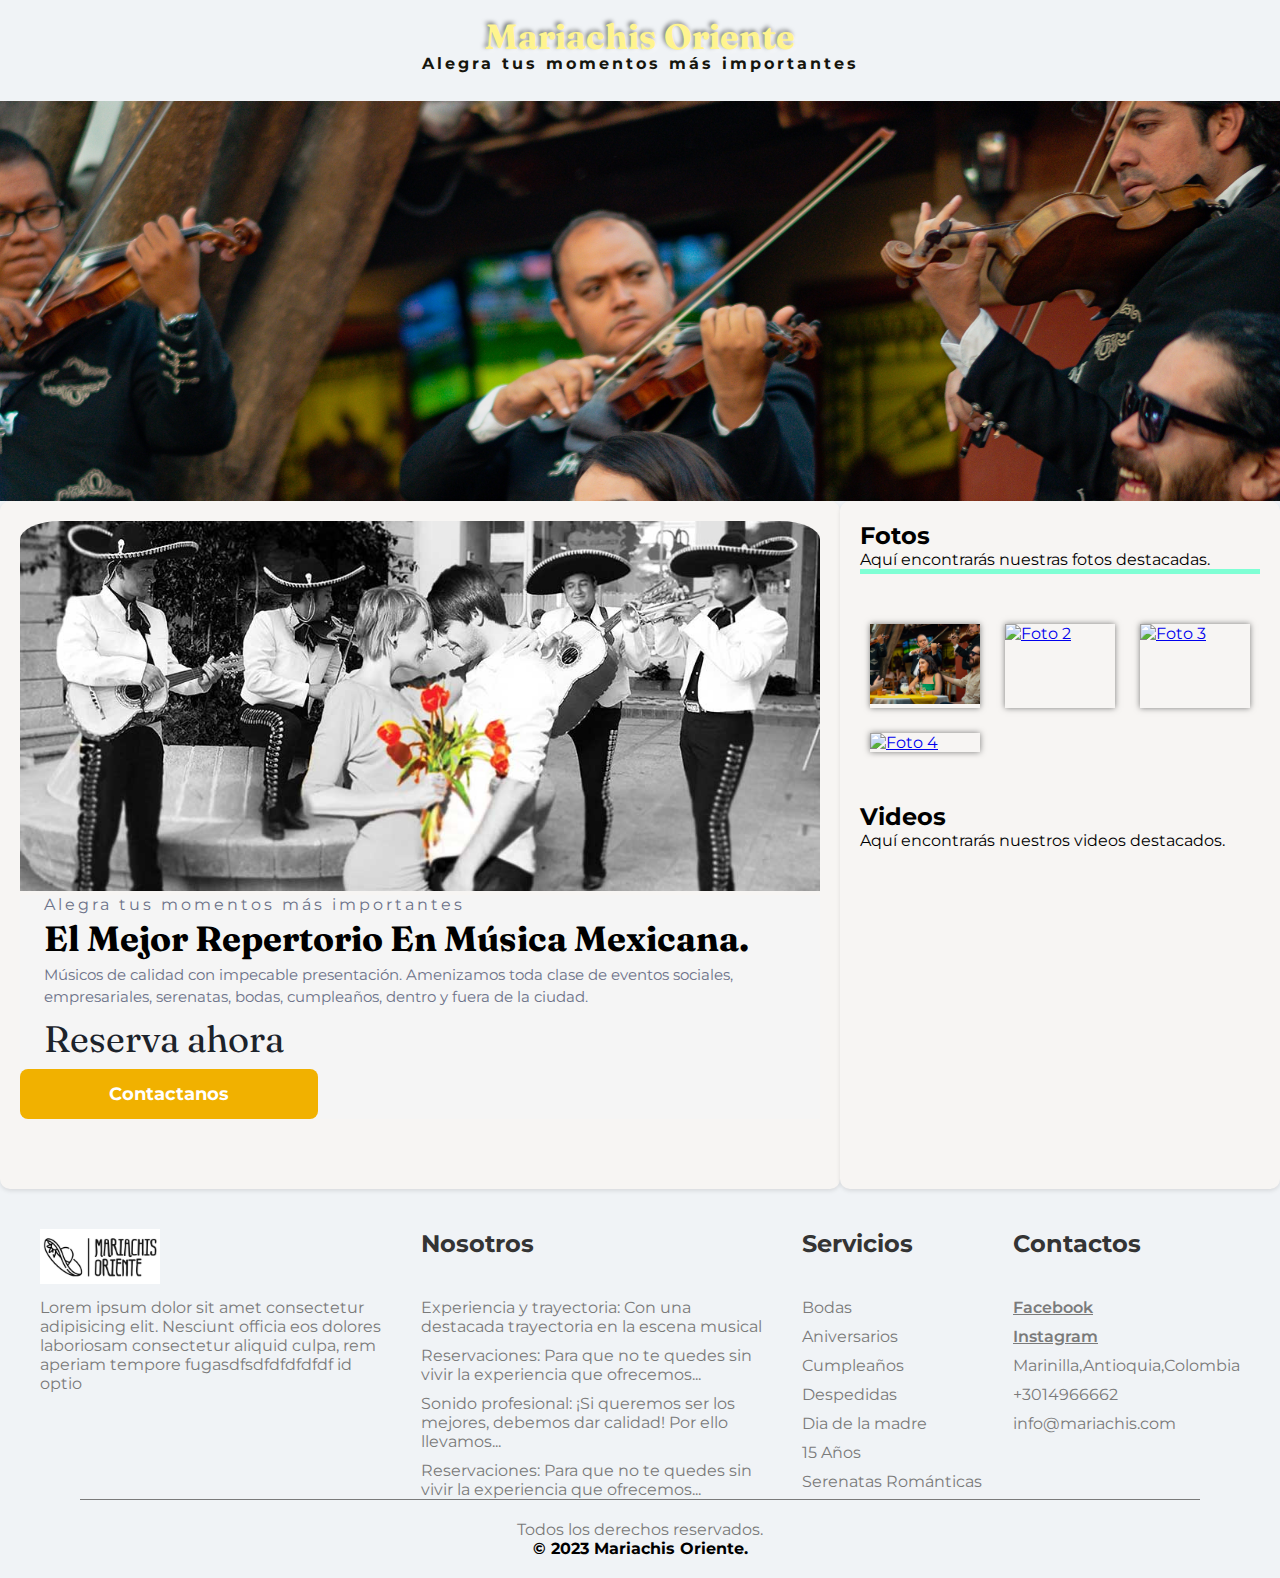
==== index.html @ a5ca0063 "wip:carrusel" ====
<!DOCTYPE html>
<html lang="en">

<head>
  <meta charset="UTF-8" />
  <meta http-equiv="X-UA-Compatible" content="IE=edge" />
  <meta name="viewport" content="width=device-width, initial-scale=1.0" />
  <meta name="description"
    content="Mariachis Oriente - Alegra tus momentos importantes con el mejor repertorio en música mexicana. Músicos de calidad para eventos sociales, bodas y más." />
  <meta name="keywords" content="mariachis, música mexicana, eventos sociales, bodas, serenatas, música en vivo" />
  <meta name="robots" content="index, follow" />
  <link rel="stylesheet" href="/css/main.css" />
  <link rel="stylesheet" href="https://cdnjs.cloudflare.com/ajax/libs/font-awesome/6.4.0/css/all.min.css"
    integrity="sha512-iecdLmaskl7CVkqkXNQ/ZH/XLlvWZOJyj7Yy7tcenmpD1ypASozpmT/E0iPtmFIB46ZmdtAc9eNBvH0H/ZpiBw=="
    crossorigin="anonymous" referrerpolicy="no-referrer" />
  <title>Mariachis Oriente - El Mejor Repertorio En Música Mexicana</title>
</head>

<body>

  <header>
    <div class="header__image">
      <h1>Mariachis Oriente</h1>
      <h2>Alegra tus momentos más importantes</h2>
    </div>
  </header>
  <section class="carrusel">
    <ul>
      <li><img src="assets/foto1.jpg" alt=""></li>
      <li><img src="assets/foto2.jpg" alt=""></li>
      <li><img src="assets/foto3.png" alt=""></li>
      <li><img src="assets/foto4.png" alt=""></li>
    </ul>
  </section>

  <main class="home">
    <article class="in-flex">
      <section class="home__in-flex__first--section">
        <img class="home__in-flex__first--section__image" src="assets/card.jpg" alt="foto1" />
      </section>
      <section class="home__in-flex__second--section">
        <p class="home__in-flex__second--section__slogan">
          Alegra tus momentos más importantes
        </p>
        <h2 class="home__in-flex__second--section__title">
          El Mejor Repertorio En Música Mexicana.
        </h2>
        <p class="home__in-flex__second--section__description">
          Músicos de calidad con impecable presentación. Amenizamos toda clase
          de eventos sociales, empresariales, serenatas, bodas, cumpleaños,
          dentro y fuera de la ciudad.
        </p>

        <p class="home__in-flex__second--section__reservation">
          Reserva ahora
        </p>
        <button class="home__in-flex__second--section__button">
          <i class="fa-brands fa-whatsapp"></i>
          Contactanos
        </button>
      </section>
    </article>
    <aside class="in-flex">
      <h2>Fotos</h2>
      <p>Aquí encontrarás nuestras fotos destacadas.</p>
      <span class="linea"></span>
      <section class="photo-gallery">
        <a href="#image1">
          <img src="assets/foto1.jpg" alt="Foto 1" />
        </a>
        <a href="#image2">
          <img src="assets/image2.jpg" alt="Foto 2" />
        </a>
        <a href="#image3">
          <img src="assets/imge1.jpg" alt="Foto 3" />
        </a>
        <a href="#image4">
          <img src="assets/foto2.jpg" alt="Foto 4" />
        </a>
      </section>
      <article class="light-box" id="image1">
        <a href="#image4" class="next"><i class="fa fa-arrow-left" aria-hidden="true"></i></a>
        <image src="assets/foto1.jpg" alt="foto1"></image>
        <a href="#image2" class="next"><i class="fa fa-arrow-right" aria-hidden="true"></i></a>
        <a href="#" class="close">x</a>
      </article>
      <article class="light-box" id="image2">
        <a href="#image1" class="next"><i class="fa fa-arrow-left" aria-hidden="true"></i></a>
        <image src="assets/foto2.jpg" alt="foto2"></image>
        <a href="#image3" class="next"><i class="fa fa-arrow-right" aria-hidden="true"></i></a>
        <a href="#" class="close">x</a>
      </article>
      <article class="light-box" id="image3">
        <a href="#image2" class="next"><i class="fa fa-arrow-left" aria-hidden="true"></i></a>
        <image src="assets/foto3.jpg" alt="foto3"></image>
        <a href="#image4" class="next"><i class="fa fa-arrow-right" aria-hidden="true"></i></a>
        <a href="#" class="close">x</a>
      </article>
      <article class="light-box" id="image4">
        <a href="#image3" class="next"><i class="fa fa-arrow-left" aria-hidden="true"></i></a>
        <image src="assets/foto4.jpg" alt="foto4"></image>
        <a href="#image1" class="next"><i class="fa fa-arrow-right" aria-hidden="true"></i></a>
        <a href="#" class="close">x</a>
      </article>
      <div>
        <h2>Videos</h2>
        <p>Aquí encontrarás nuestros videos destacados.</p>
        <iframe width="100%" height="315" src="https://www.youtube.com/embed/oVEGgJANyKU" frameborder="0"
          allowfullscreen></iframe>
      </div>
    </aside>
  </main>

  <footer>
    <div class="container__footer">
      <div class="box__footer">
        <div class="logo">
          <img src="/assets/logo.png" alt="logo" />
        </div>
        <div class="terms">
          <p>
            Lorem ipsum dolor sit amet consectetur adipisicing elit. Nesciunt
            officia eos dolores laboriosam consectetur aliquid culpa, rem
            aperiam tempore fugasdfsdfdfdfdfdf id optio
          </p>
        </div>
      </div>
      <div class="box__footer">
        <h2>Nosotros</h2>
        <p>
          Experiencia y trayectoria: Con una destacada trayectoria en la
          escena musical
        </p>
        <p>
          Reservaciones: Para que no te quedes sin vivir la experiencia que
          ofrecemos...
        </p>
        <p>
          Sonido profesional: ¡Si queremos ser los mejores, debemos dar
          calidad! Por ello llevamos...
        </p>
        <p>
          Reservaciones: Para que no te quedes sin vivir la experiencia que
          ofrecemos...
        </p>
      </div>
      <div class="box__footer">
        <h2>Servicios</h2>
        <p>Bodas</p>
        <p>Aniversarios</p>
        <p>Cumpleaños</p>
        <p>Despedidas</p>
        <p>Dia de la madre</p>
        <p>15 Años</p>
        <p>Serenatas Románticas</p>
      </div>
      <div class="box__footer">
        <h2>Contactos</h2>
        <a class="facebook" href="#">
          <i class="fab fa-facebook"></i> Facebook</a>
        <a class="instagram" href="#">
          <i class="fab fa-instagram"></i> Instagram</a>
        <p>
          <i class="fas fa-map-marker-alt"></i> Marinilla,Antioquia,Colombia
        </p>
        <p><i class="fas fa-phone"></i> +3014966662</p>
        <p><i class="fas fa-envelope"></i> info@mariachis.com</p>
      </div>
    </div>
    <div class="box__copyright">
      <hr />

      <p>Todos los derechos reservados.</p>
      <b>&copy; 2023 Mariachis Oriente.</b>
    </div>
  </footer>
</body>

</html>
---- css/main.css ----
/* Importar estilos individuales */
@import url("header.css");
@import url("carusel.css");
@import url("card.css");
@import url("gallery.css");
@import url("lightbox.css");
@import url("footer.css");
@import url("https://fonts.googleapis.com/css2?family=Fraunces:opsz,wght@9..144,700&family=Montserrat:wght@500;700&display=swap");

/* Estilos globales o compartidos */
:root {
  --main-font: "Montserrat", "Fraunces", Arial, serif, sans-serif;
  --body-color: #f0f3f6;
  --header-color: #343536;
  --red-color: #d62828;
  --green-color: #f8f8f8;
  --base-margin: 20px;
  --Dark-cyan: #f1b100;
  --Cream: hsl(30, 22%, 96%);
  --Very-dark-blue: hsl(212, 21%, 14%);
  --Dark-grayish-blue: hsl(228, 12%, 48%);
  --white: hsl(0, 0%, 100%);
  --very-dark:#e6a900;
  --title-yellow: #fcb900; 
}

* {
  margin: 0;
  padding: 0;
  font-family: var(--main-font);
  box-sizing: border-box;
}

body {
  background-color: var(--body-color);
  
}

header,
.in-flex,
footer {
  padding: var(--base-margin);
}

.home {
  display: flex;
  flex-wrap: wrap;
  justify-content: space-between;
}

.in-flex {
  flex: 1;
  min-width:250px;
  background-color: var(--Cream);
  border-radius: 10px;
  box-shadow: 0 2px 4px rgba(0, 0, 0, 0.1);
  margin-bottom: var(--base-margin);
  overflow: hidden;
}

@media (max-width: 768px) {
  .home {
    flex-direction: column;
  }

  .in-flex {
    flex: 1;
    min-width: auto;
    margin: var(--base-margin) 0;
  }

  .in-flex div {
    margin-top: var(--base-margin);
  }
}
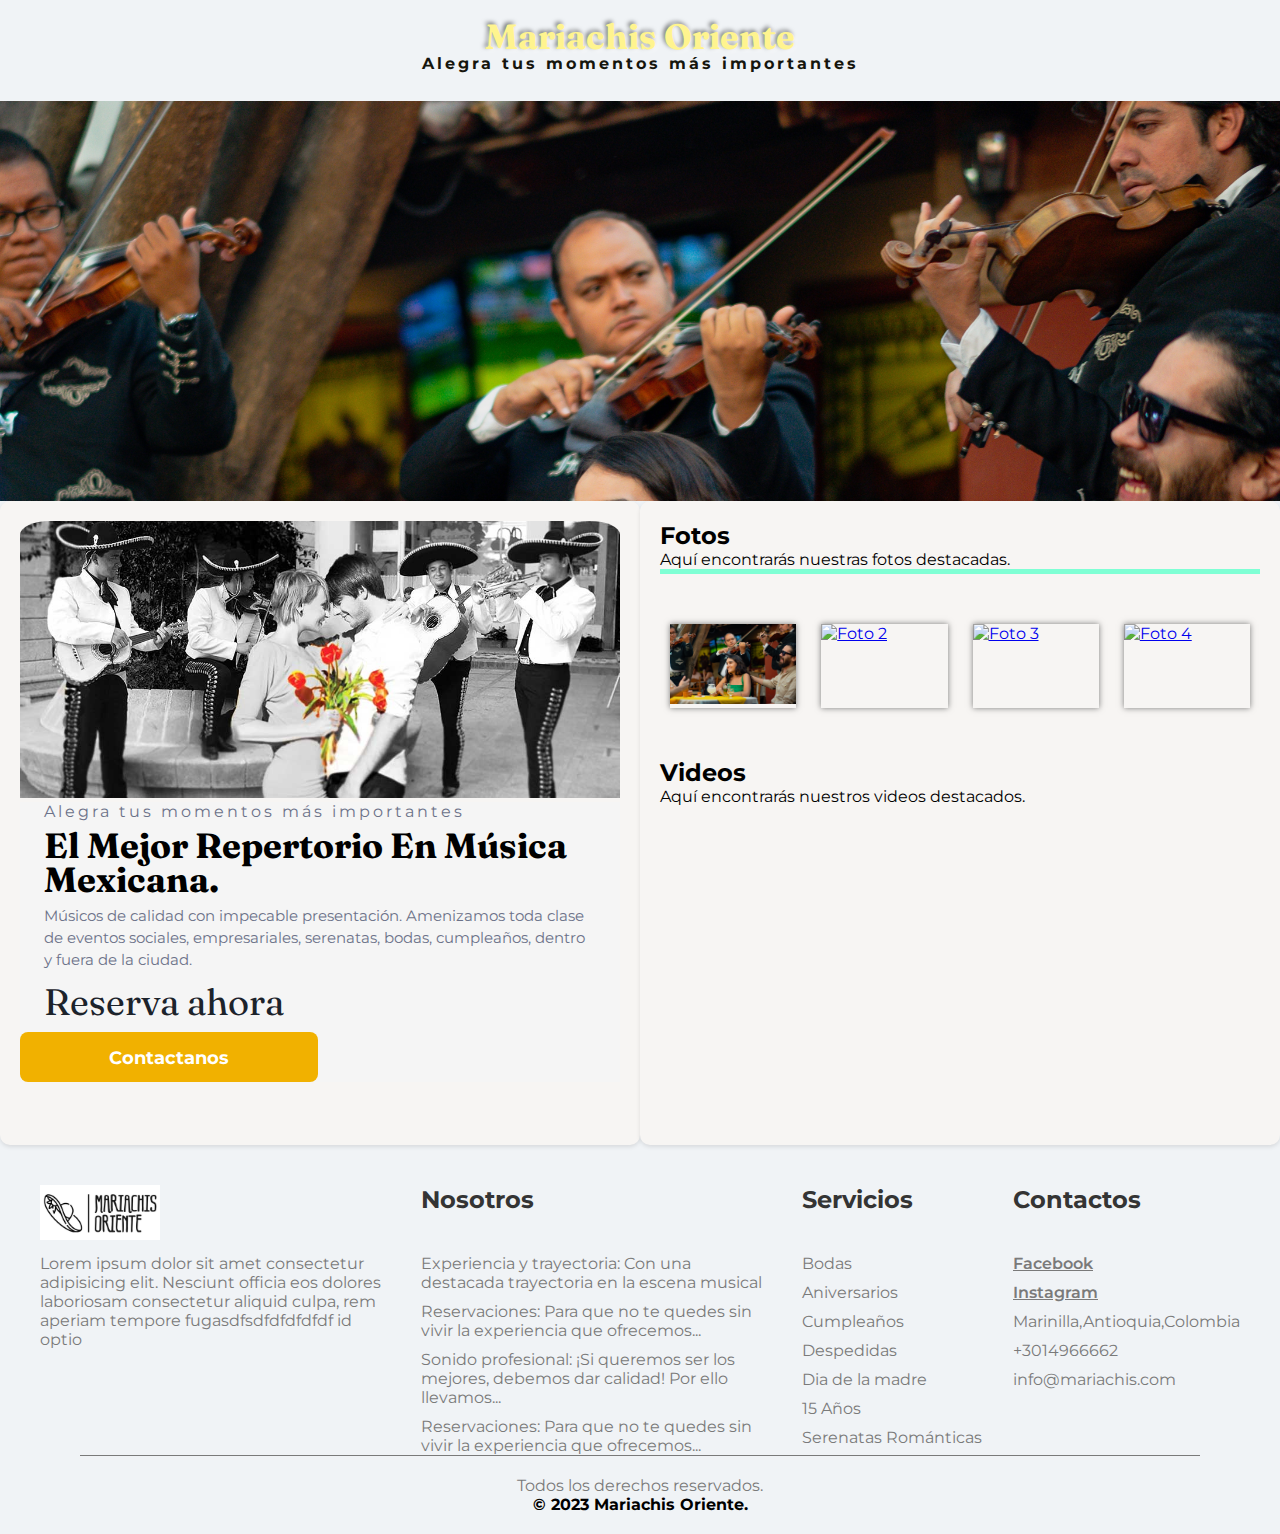
==== commit 50b54e05: "wip:carrusel" ====
--- a/index.html
+++ b/index.html
@@ -9,7 +9,7 @@
     content="Mariachis Oriente - Alegra tus momentos importantes con el mejor repertorio en música mexicana. Músicos de calidad para eventos sociales, bodas y más." />
   <meta name="keywords" content="mariachis, música mexicana, eventos sociales, bodas, serenatas, música en vivo" />
   <meta name="robots" content="index, follow" />
-  <link rel="stylesheet" href="/css/main.css" />
+  <link rel="stylesheet" href="css/main.css" />
   <link rel="stylesheet" href="https://cdnjs.cloudflare.com/ajax/libs/font-awesome/6.4.0/css/all.min.css"
     integrity="sha512-iecdLmaskl7CVkqkXNQ/ZH/XLlvWZOJyj7Yy7tcenmpD1ypASozpmT/E0iPtmFIB46ZmdtAc9eNBvH0H/ZpiBw=="
     crossorigin="anonymous" referrerpolicy="no-referrer" />
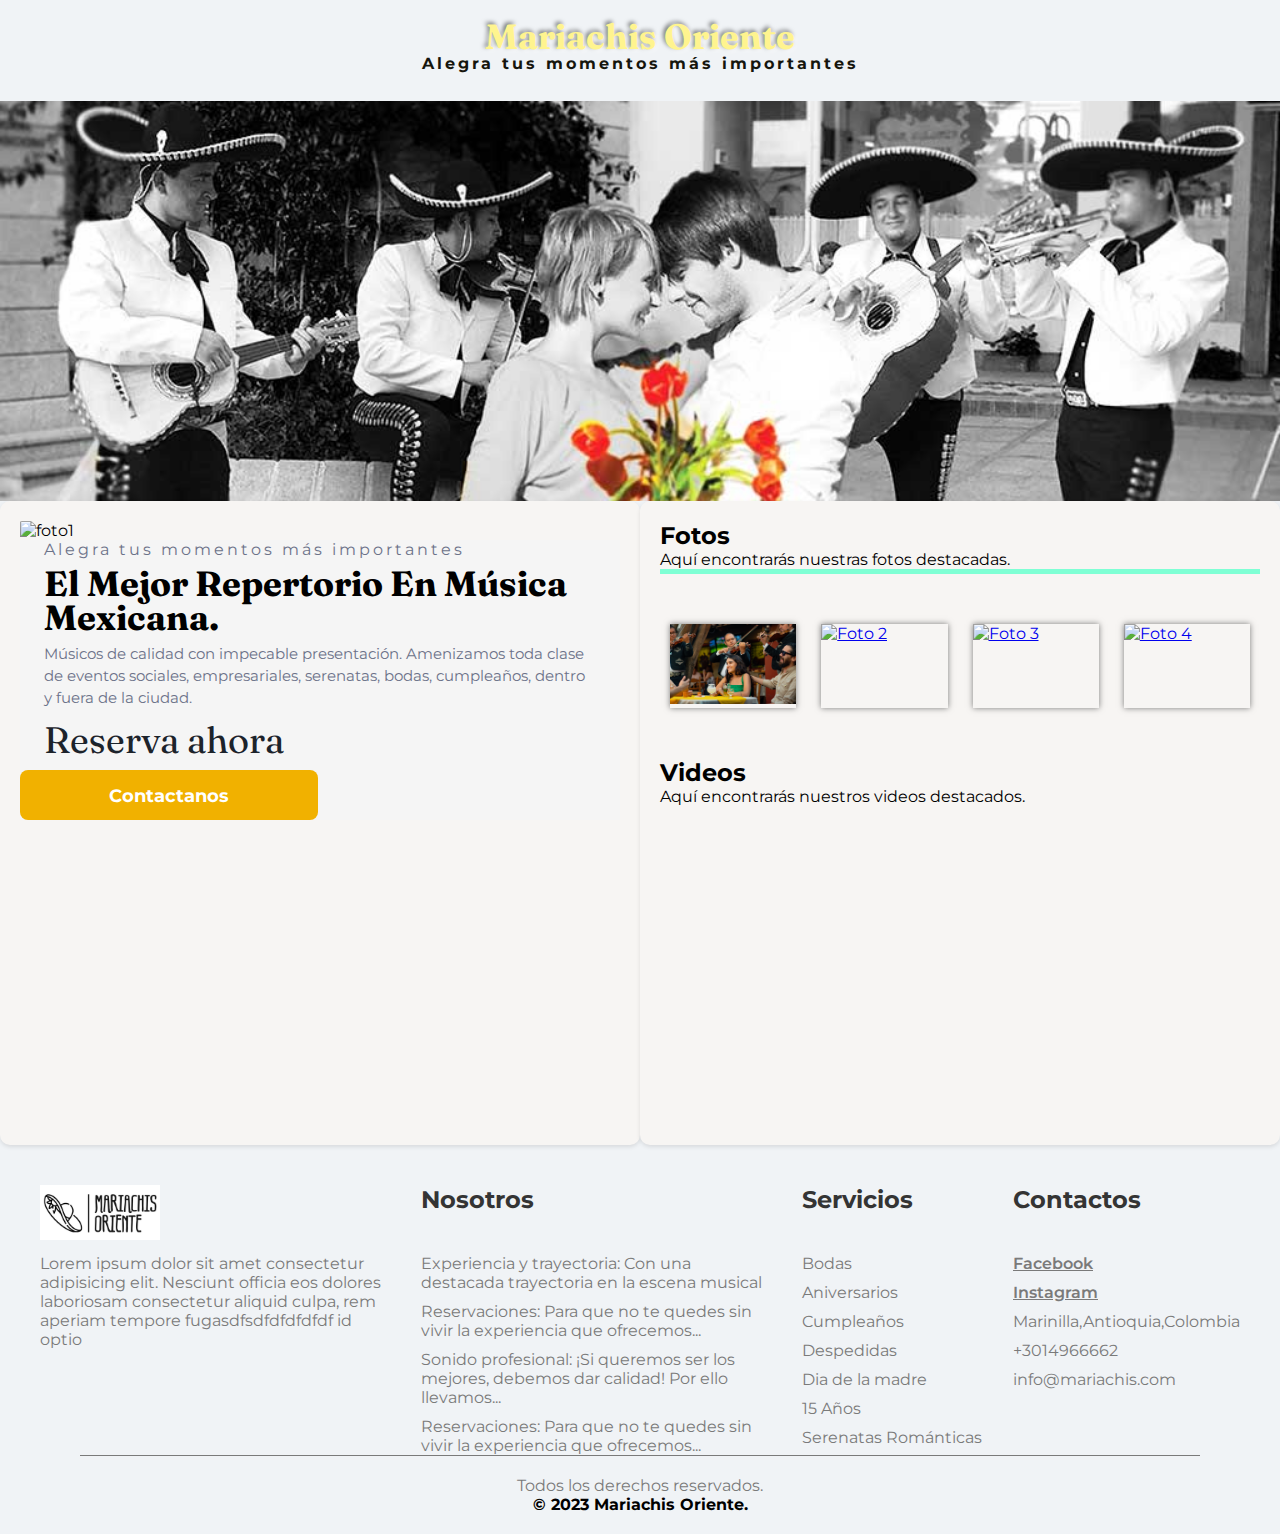
==== commit 26596c8c: "wip:carrusel" ====
--- a/index.html
+++ b/index.html
@@ -26,7 +26,7 @@
   </header>
   <section class="carrusel">
     <ul>
-      <li><img src="assets/foto1.jpg" alt=""></li>
+      <li><img src="assets/card.jpg" alt=""></li>
       <li><img src="assets/foto2.jpg" alt=""></li>
       <li><img src="assets/foto3.png" alt=""></li>
       <li><img src="assets/foto4.png" alt=""></li>
@@ -36,7 +36,7 @@
   <main class="home">
     <article class="in-flex">
       <section class="home__in-flex__first--section">
-        <img class="home__in-flex__first--section__image" src="assets/card.jpg" alt="foto1" />
+        <img class="home__in-flex__first--section__image" src="assets/foto2.jpg" alt="foto1" />
       </section>
       <section class="home__in-flex__second--section">
         <p class="home__in-flex__second--section__slogan">
@@ -115,7 +115,7 @@
     <div class="container__footer">
       <div class="box__footer">
         <div class="logo">
-          <img src="/assets/logo.png" alt="logo" />
+          <img src="assets/logo.png" alt="logo" />
         </div>
         <div class="terms">
           <p>
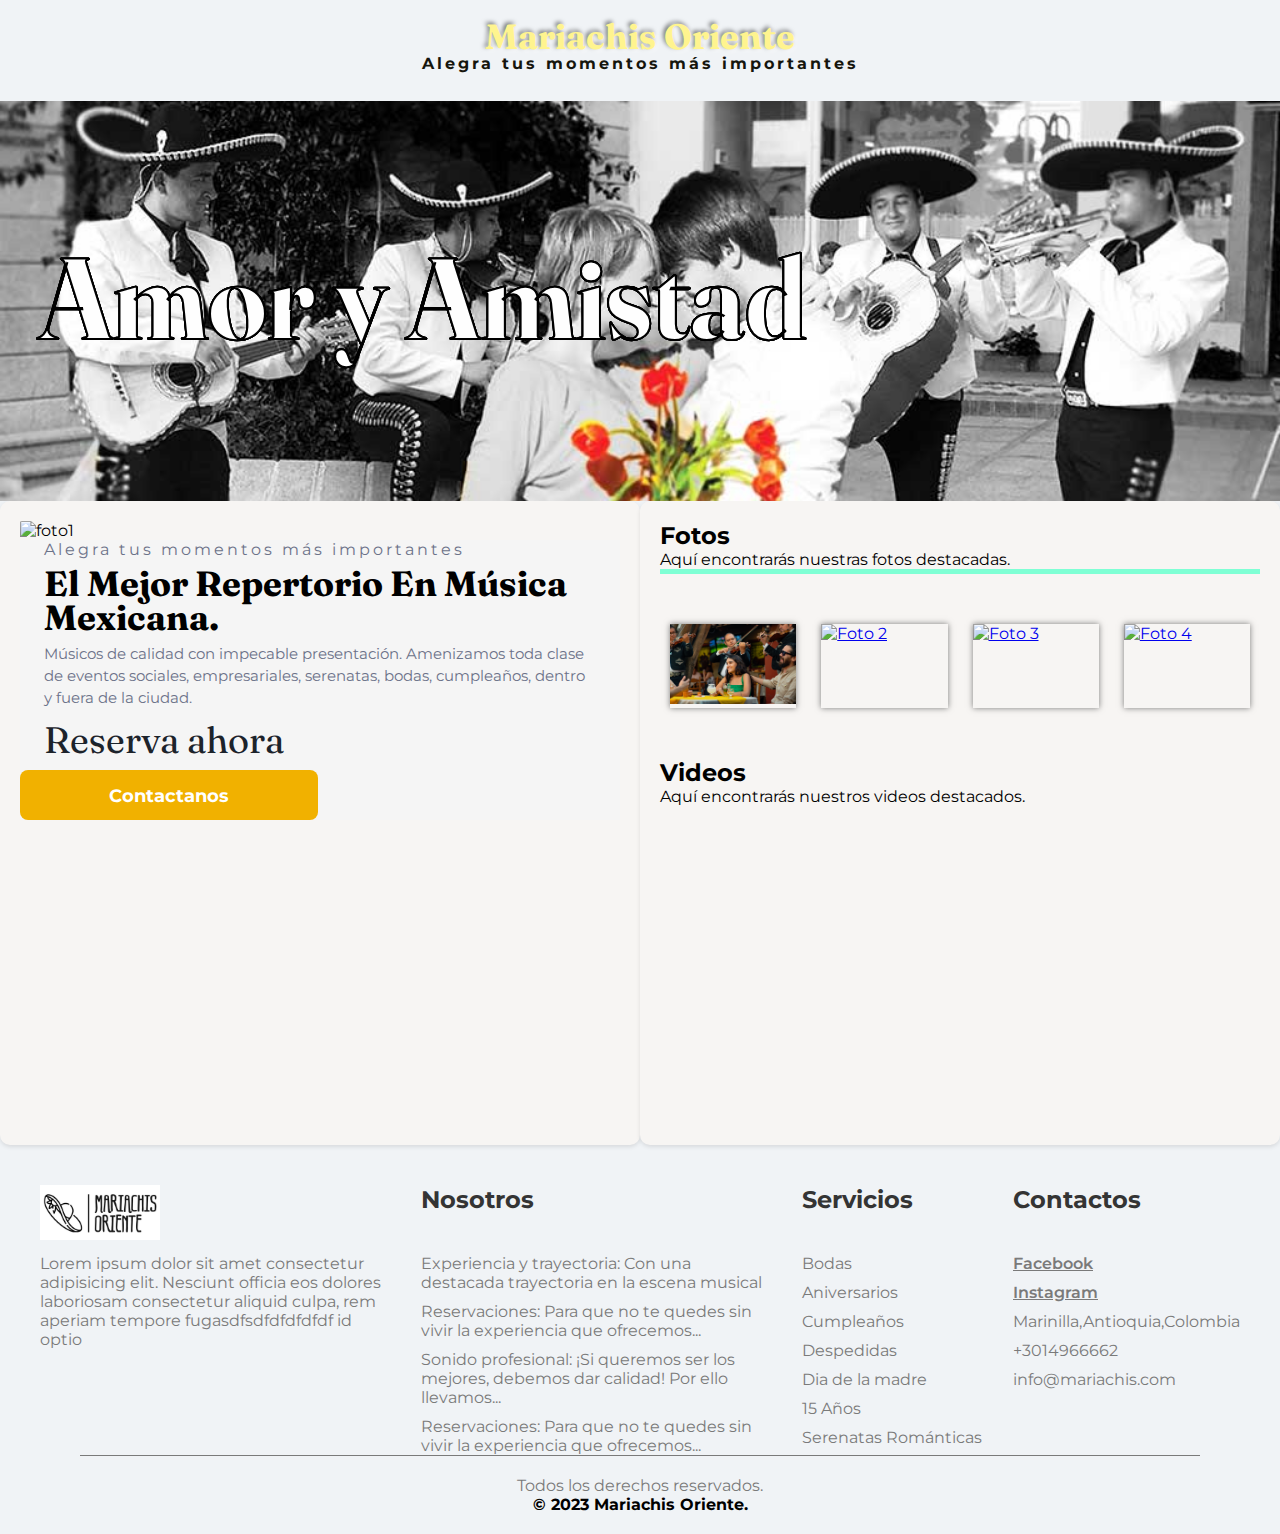
==== commit 8ebb4973: "wip:carrusel" ====
--- a/index.html
+++ b/index.html
@@ -24,12 +24,25 @@
       <h2>Alegra tus momentos más importantes</h2>
     </div>
   </header>
+
   <section class="carrusel">
     <ul>
-      <li><img src="assets/card.jpg" alt=""></li>
-      <li><img src="assets/foto2.jpg" alt=""></li>
-      <li><img src="assets/foto3.png" alt=""></li>
-      <li><img src="assets/foto4.png" alt=""></li>
+      <li>
+        <img src="assets/card.jpg" alt="">
+        <h1>Amor y Amistad</h1>
+      </li>
+      <li>
+        <img src="assets/foto2.jpg" alt="">
+        <h1>Amor y Amistad</h1>
+      </li>
+      <li>
+        <img src="assets/foto3.png" alt="">
+        <h1>Amor y Amistad</h1>
+      </li>
+      <li>
+        <img src="assets/foto4.png" alt="">
+        <h1>Amor y Amistad</h1>
+      </li>
     </ul>
   </section>
 
@@ -176,4 +189,4 @@
   </footer>
 </body>
 
-</html>
+</html>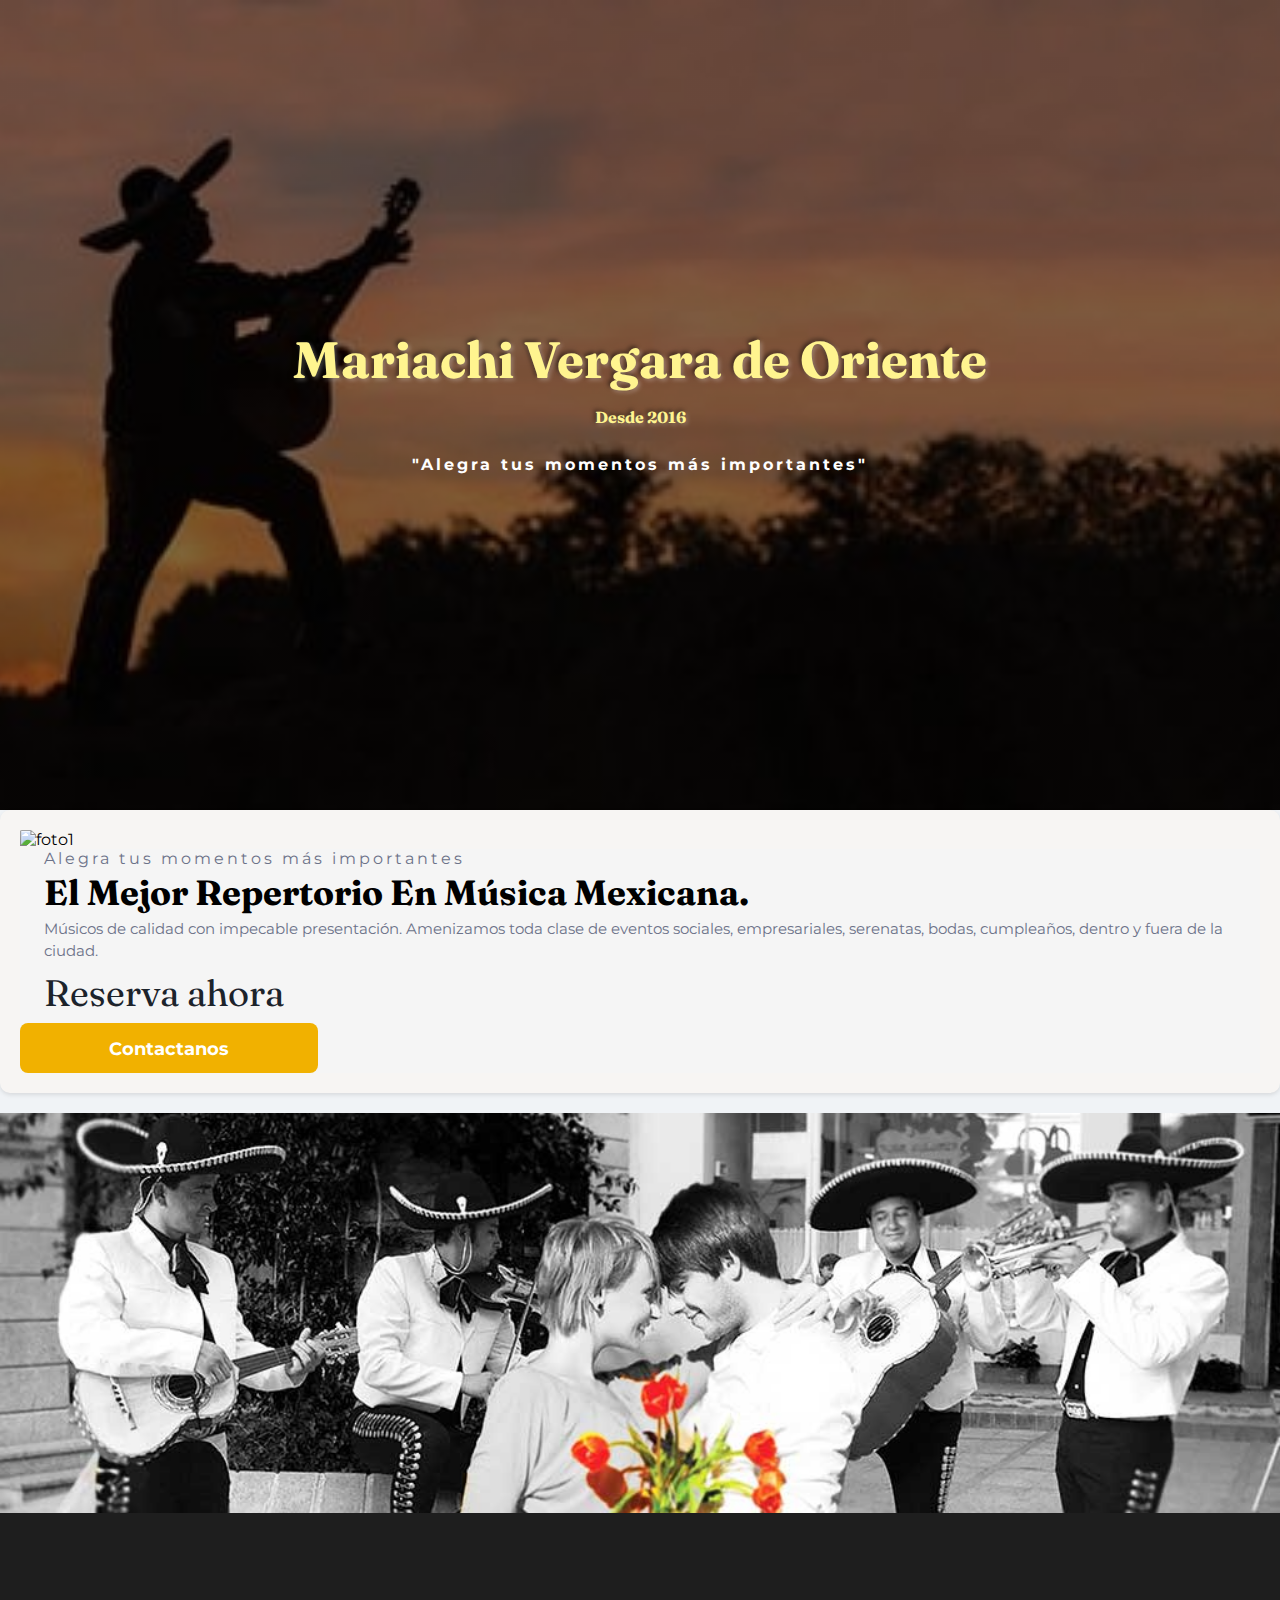
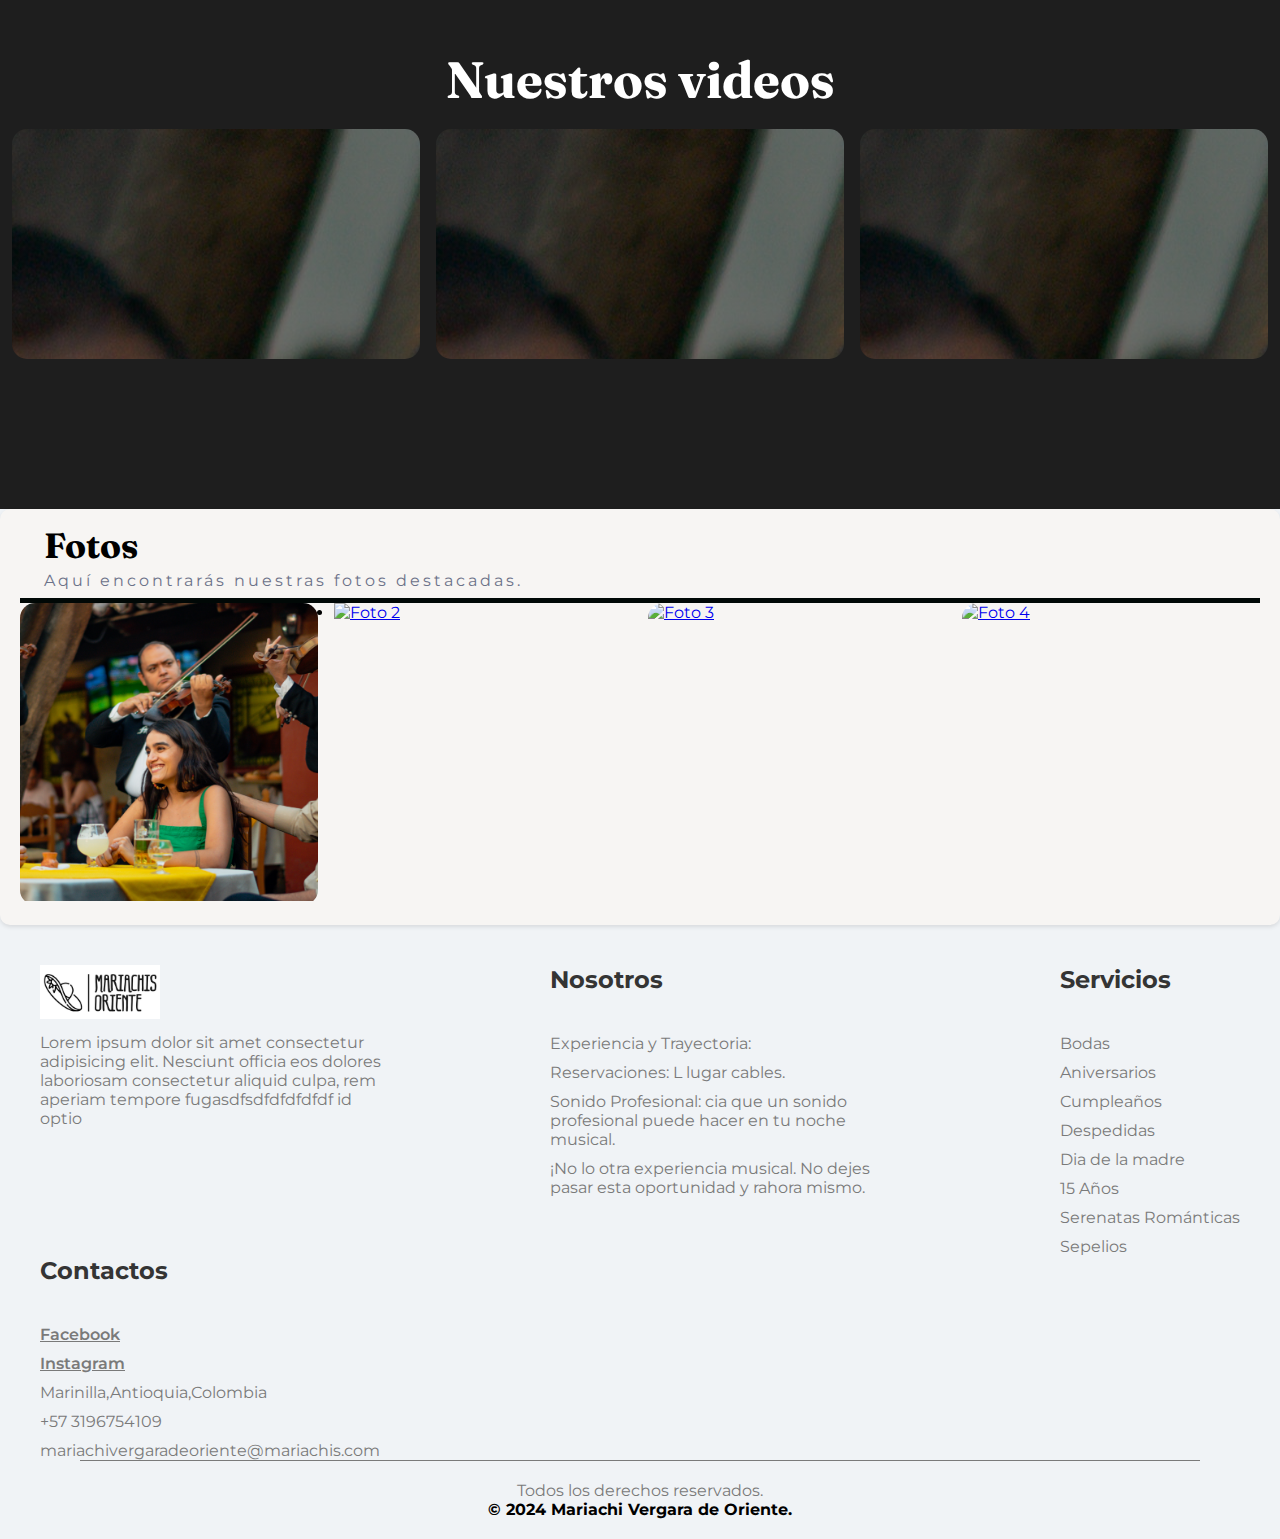
==== commit 1bc935d7: "wp:pagina henrry" ====
--- a/index.html
+++ b/index.html
@@ -1,5 +1,5 @@
 <!DOCTYPE html>
-<html lang="en">
+<html lang="es">
 
 <head>
   <meta charset="UTF-8" />
@@ -20,31 +20,14 @@
 
   <header>
     <div class="header__image">
-      <h1>Mariachis Oriente</h1>
-      <h2>Alegra tus momentos más importantes</h2>
+      <h1>Mariachi Vergara de Oriente</h1>
+      <h1 style="font-size:medium;
+      margin-top: 1rem;">Desde 2016</h1>
+      <h2>"Alegra tus momentos más importantes"</h2>
     </div>
   </header>
 
-  <section class="carrusel">
-    <ul>
-      <li>
-        <img src="assets/card.jpg" alt="">
-        <h1>Amor y Amistad</h1>
-      </li>
-      <li>
-        <img src="assets/foto2.jpg" alt="">
-        <h1>Amor y Amistad</h1>
-      </li>
-      <li>
-        <img src="assets/foto3.png" alt="">
-        <h1>Amor y Amistad</h1>
-      </li>
-      <li>
-        <img src="assets/foto4.png" alt="">
-        <h1>Amor y Amistad</h1>
-      </li>
-    </ul>
-  </section>
+  
 
   <main class="home">
     <article class="in-flex">
@@ -73,23 +56,76 @@
         </button>
       </section>
     </article>
-    <aside class="in-flex">
-      <h2>Fotos</h2>
-      <p>Aquí encontrarás nuestras fotos destacadas.</p>
+
+  </main>
+  <section class="carrusel">
+    <ul>
+      <li>
+        <img src="assets/card.jpg" alt="">
+      </li>
+      <li>
+        <img src="assets/foto2.jpg" alt="">
+      </li>
+      <li>
+        <img src="assets/foto3.png" alt="">
+      </li>
+      <li>
+        <img src="assets/foto4.png" alt="">
+      </li>
+    </ul>
+  </section>
+  <section id="nuestros-videos">
+    <div class="container">
+      <h2 class="home__in-flex__second--section__title">Nuestros videos</h2>
+      <ul class="videos">
+        <li class="video"><iframe class="inframe"
+            src="https://www.youtube.com/watch?v=42pZC5uQVHc&ab_channel=MariachiVergaradeOriente" frameborder="0"
+            allowfullscreen></iframe>
+        </li>
+        <li class="video"><iframe class="inframe"
+            src="https://www.youtube.com/watch?v=42pZC5uQVHc&ab_channel=MariachiVergaradeOriente" frameborder="0"
+            allowfullscreen></iframe>
+        </li>
+        <li class="video">
+          <iframe class="inframe" src="https://www.youtube.com/watch?v=42pZC5uQVHc&ab_channel=MariachiVergaradeOriente"
+            frameborder="0" allowfullscreen>
+          </iframe>
+        </li>
+      </ul>
+    </div>
+  </section>
+  <section class="fotos">
+    <div class="in-flex">
+      <h2 class="home__in-flex__second--section__title">Fotos</h2>
+      <p class="home__in-flex__second--section__slogan">Aquí encontrarás nuestras fotos destacadas.</p>
       <span class="linea"></span>
       <section class="photo-gallery">
-        <a href="#image1">
-          <img src="assets/foto1.jpg" alt="Foto 1" />
-        </a>
-        <a href="#image2">
-          <img src="assets/image2.jpg" alt="Foto 2" />
-        </a>
-        <a href="#image3">
-          <img src="assets/imge1.jpg" alt="Foto 3" />
-        </a>
-        <a href="#image4">
-          <img src="assets/foto2.jpg" alt="Foto 4" />
-        </a>
+        <ul class="imagenes">
+          <li class="image">
+
+            <a href="#image1">
+              <img src="assets/foto1.jpg" alt="Foto 1" />
+            </a>
+          </li class="image">
+          <li>
+
+            <a href="#image2">
+              <img src="assets/image2.jpg" alt="Foto 2" />
+            </a>
+          </li>
+          <li class="image">
+            <a href="#image3">
+              <img src="assets/imge1.jpg" alt="Foto 3" />
+            </a>
+
+          </li>
+          <li class="image">
+
+            <a href="#image4">
+              <img src="assets/foto2.jpg" alt="Foto 4" />
+            </a>
+          </li>
+        </ul>
       </section>
       <article class="light-box" id="image1">
         <a href="#image4" class="next"><i class="fa fa-arrow-left" aria-hidden="true"></i></a>
@@ -115,15 +151,9 @@
         <a href="#image1" class="next"><i class="fa fa-arrow-right" aria-hidden="true"></i></a>
         <a href="#" class="close">x</a>
       </article>
-      <div>
-        <h2>Videos</h2>
-        <p>Aquí encontrarás nuestros videos destacados.</p>
-        <iframe width="100%" height="315" src="https://www.youtube.com/embed/oVEGgJANyKU" frameborder="0"
-          allowfullscreen></iframe>
-      </div>
-    </aside>
-  </main>
-
+    </div>
+  </section>
+ 
   <footer>
     <div class="container__footer">
       <div class="box__footer">
@@ -141,20 +171,22 @@
       <div class="box__footer">
         <h2>Nosotros</h2>
         <p>
-          Experiencia y trayectoria: Con una destacada trayectoria en la
-          escena musical
-        </p>
-        <p>
-          Reservaciones: Para que no te quedes sin vivir la experiencia que
-          ofrecemos...
-        </p>
-        <p>
-          Sonido profesional: ¡Si queremos ser los mejores, debemos dar
-          calidad! Por ello llevamos...
-        </p>
-        <p>
-          Reservaciones: Para que no te quedes sin vivir la experiencia que
-          ofrecemos...
+          Experiencia y Trayectoria:
+
+
+
+        </p>
+        <p>
+          Reservaciones:
+
+          L lugar cables.
+        </p>
+        <p>
+          Sonido Profesional:
+          cia que un sonido profesional puede hacer en tu noche musical.
+        </p>
+        <p>
+          ¡No lo otra experiencia musical. No dejes pasar esta oportunidad y rahora mismo.
         </p>
       </div>
       <div class="box__footer">
@@ -166,6 +198,7 @@
         <p>Dia de la madre</p>
         <p>15 Años</p>
         <p>Serenatas Románticas</p>
+        <p>Sepelios</p>
       </div>
       <div class="box__footer">
         <h2>Contactos</h2>
@@ -176,17 +209,14 @@
         <p>
           <i class="fas fa-map-marker-alt"></i> Marinilla,Antioquia,Colombia
         </p>
-        <p><i class="fas fa-phone"></i> +3014966662</p>
-        <p><i class="fas fa-envelope"></i> info@mariachis.com</p>
+        <p><i class="fas fa-phone"></i> +57 3196754109</p>
+        <p><i class="fas fa-envelope"></i> mariachivergaradeoriente@mariachis.com</p>
       </div>
     </div>
     <div class="box__copyright">
       <hr />
 
       <p>Todos los derechos reservados.</p>
-      <b>&copy; 2023 Mariachis Oriente.</b>
-    </div>
-  </footer>
-</body>
-
-</html>+      <b>&copy; 2024 Mariachi Vergara de Oriente.</b>
+    </div>
+  </footer><!DOCTYPE html>
--- a/css/main.css
+++ b/css/main.css
@@ -5,6 +5,7 @@
 @import url("gallery.css");
 @import url("lightbox.css");
 @import url("footer.css");
+@import url("videos.css");
 @import url("https://fonts.googleapis.com/css2?family=Fraunces:opsz,wght@9..144,700&family=Montserrat:wght@500;700&display=swap");
 
 /* Estilos globales o compartidos */
@@ -20,8 +21,8 @@
   --Very-dark-blue: hsl(212, 21%, 14%);
   --Dark-grayish-blue: hsl(228, 12%, 48%);
   --white: hsl(0, 0%, 100%);
-  --very-dark:#e6a900;
-  --title-yellow: #fcb900; 
+  --very-dark: #e6a900;
+  --title-yellow: #fcb900;
 }
 
 * {
@@ -33,7 +34,6 @@
 
 body {
   background-color: var(--body-color);
-  
 }
 
 header,
@@ -50,7 +50,7 @@
 
 .in-flex {
   flex: 1;
-  min-width:250px;
+  min-width: 250px;
   background-color: var(--Cream);
   border-radius: 10px;
   box-shadow: 0 2px 4px rgba(0, 0, 0, 0.1);
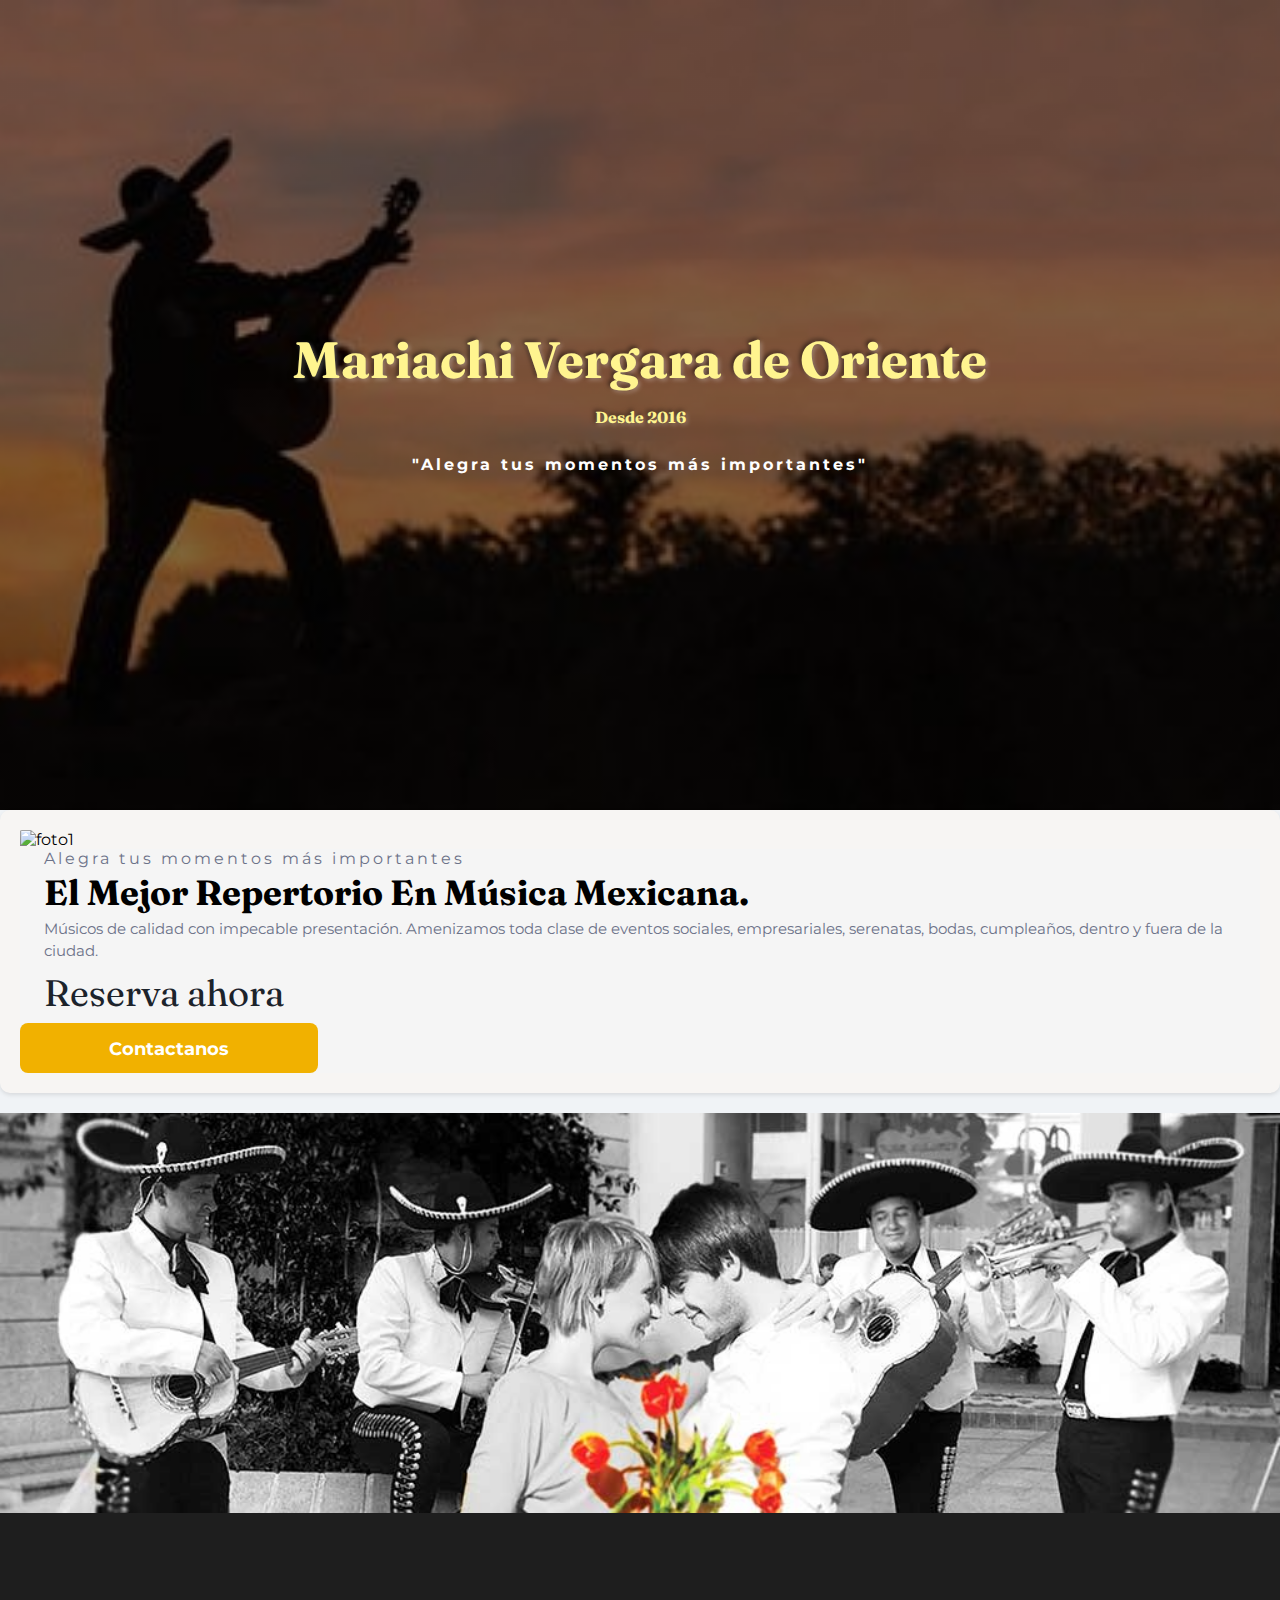
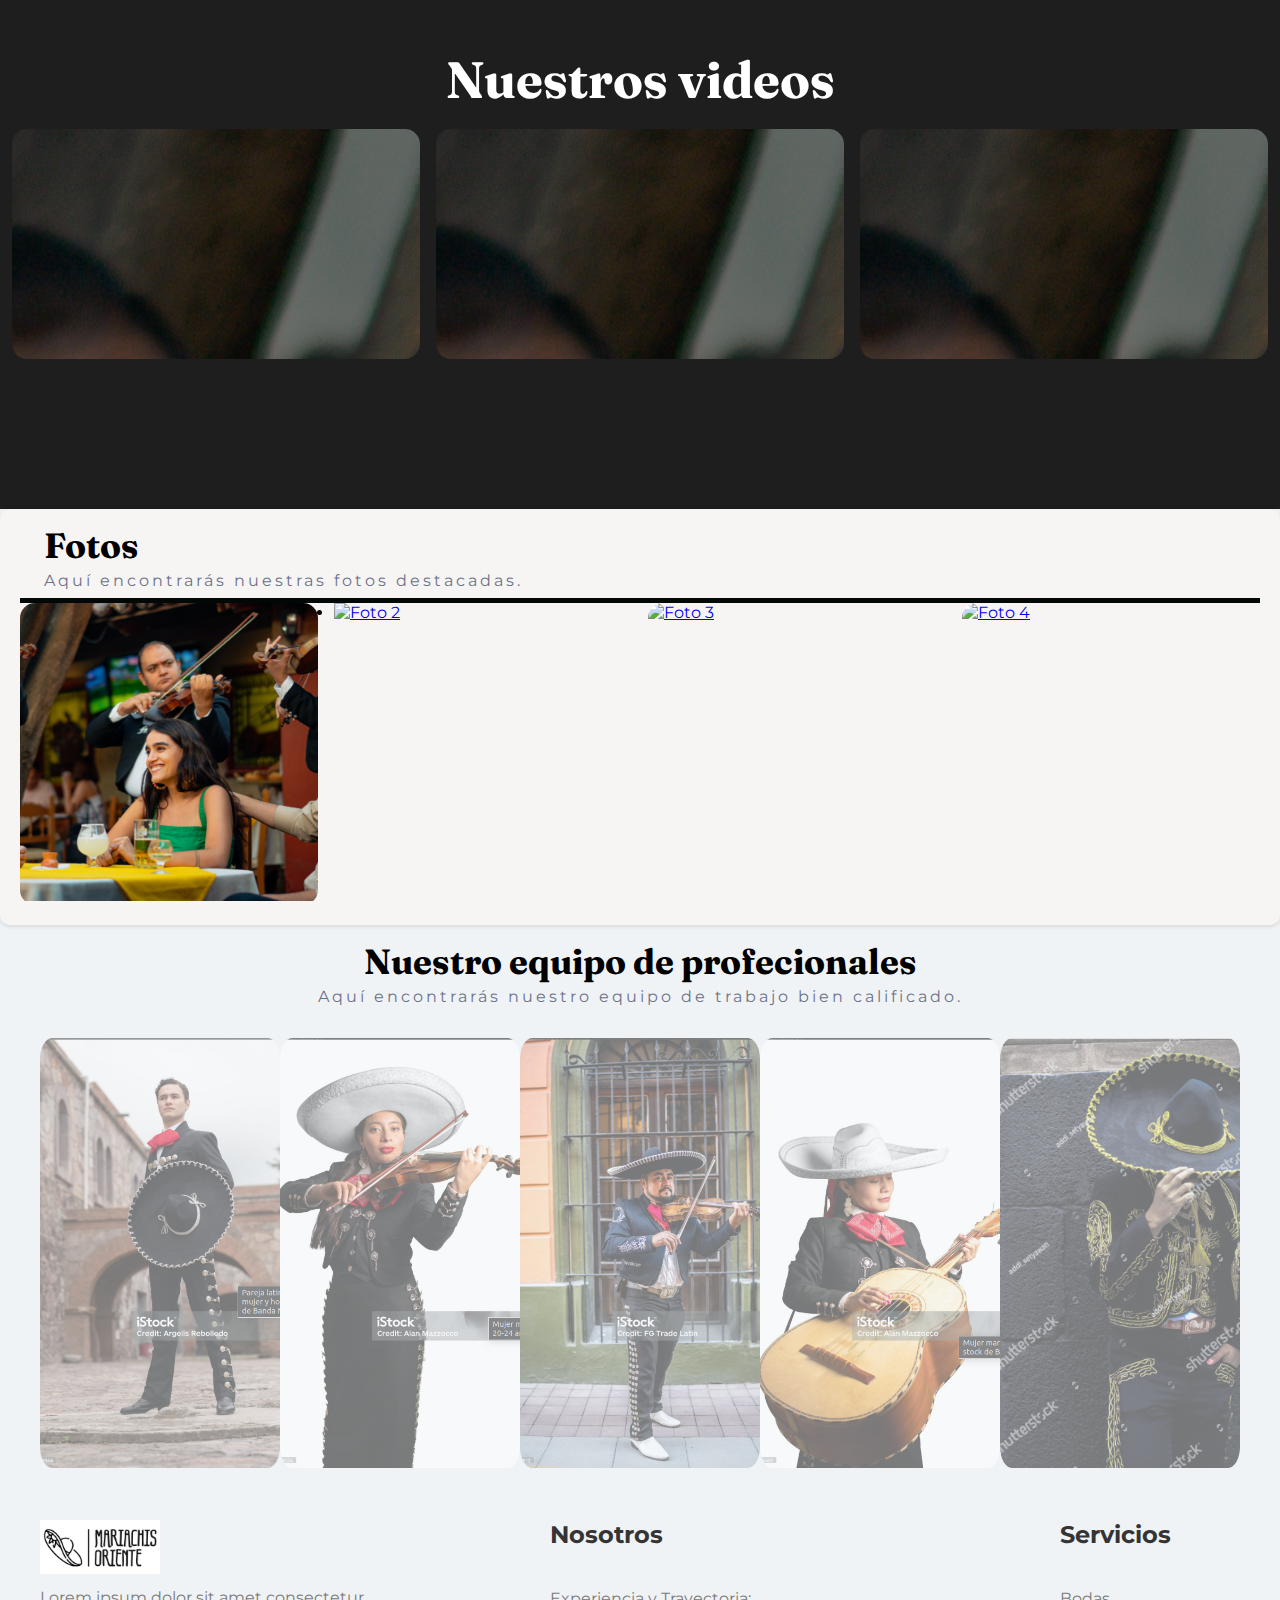
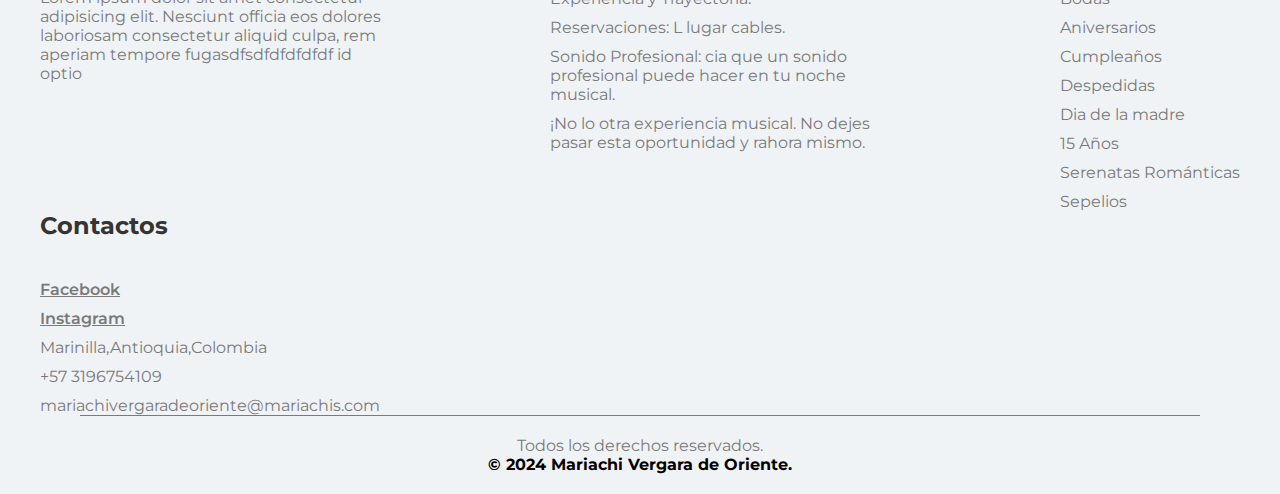
==== commit 128099ef: "wp: team" ====
--- a/index.html
+++ b/index.html
@@ -94,6 +94,7 @@
       </ul>
     </div>
   </section>
+
   <section class="fotos">
     <div class="in-flex">
       <h2 class="home__in-flex__second--section__title">Fotos</h2>
@@ -153,7 +154,20 @@
       </article>
     </div>
   </section>
- 
+  <div class="team">
+    <h2 class="home__in-flex__second--section__title">Nuestro equipo de profecionales</h2>
+    <p class="home__in-flex__second--section__slogan">Aquí encontrarás nuestro equipo de trabajo bien calificado.</p>
+    <section class="fotosImage">
+      <img src="assets/team1.png" alt="">
+      <img src="assets/team2.png" alt="">
+      <img src="assets/team3.png" alt="">
+      <img src="assets/team4.png" alt="">
+      <img src="assets/team5.png" alt="">
+    </section>
+    
+
+  </div>
+  
   <footer>
     <div class="container__footer">
       <div class="box__footer">
--- a/css/main.css
+++ b/css/main.css
@@ -73,3 +73,28 @@
     margin-top: var(--base-margin);
   }
 }
+.team{
+  text-align: center;
+}
+.fotosImage {
+  display: flex;
+  width: 1200px;
+  height: 430px;
+  margin: 2rem auto;
+}
+
+.fotosImage img {
+  width: 0px; /* Initial width for each image */
+  border-radius: 5%;
+  flex-grow: 1; /* Images will grow proportionally within the container */
+  object-fit: cover;
+  transition: all 0.8s ease; /* Animate all properties on hover */
+  opacity: 0.5;
+}
+
+.fotosImage img:hover {
+  cursor: crosshair;
+  width: 100px; /* Increase width on hover */
+  opacity: 1; /* Full opacity on hover */
+  filter: contrast(120%); /* Increase contrast on hover */
+}
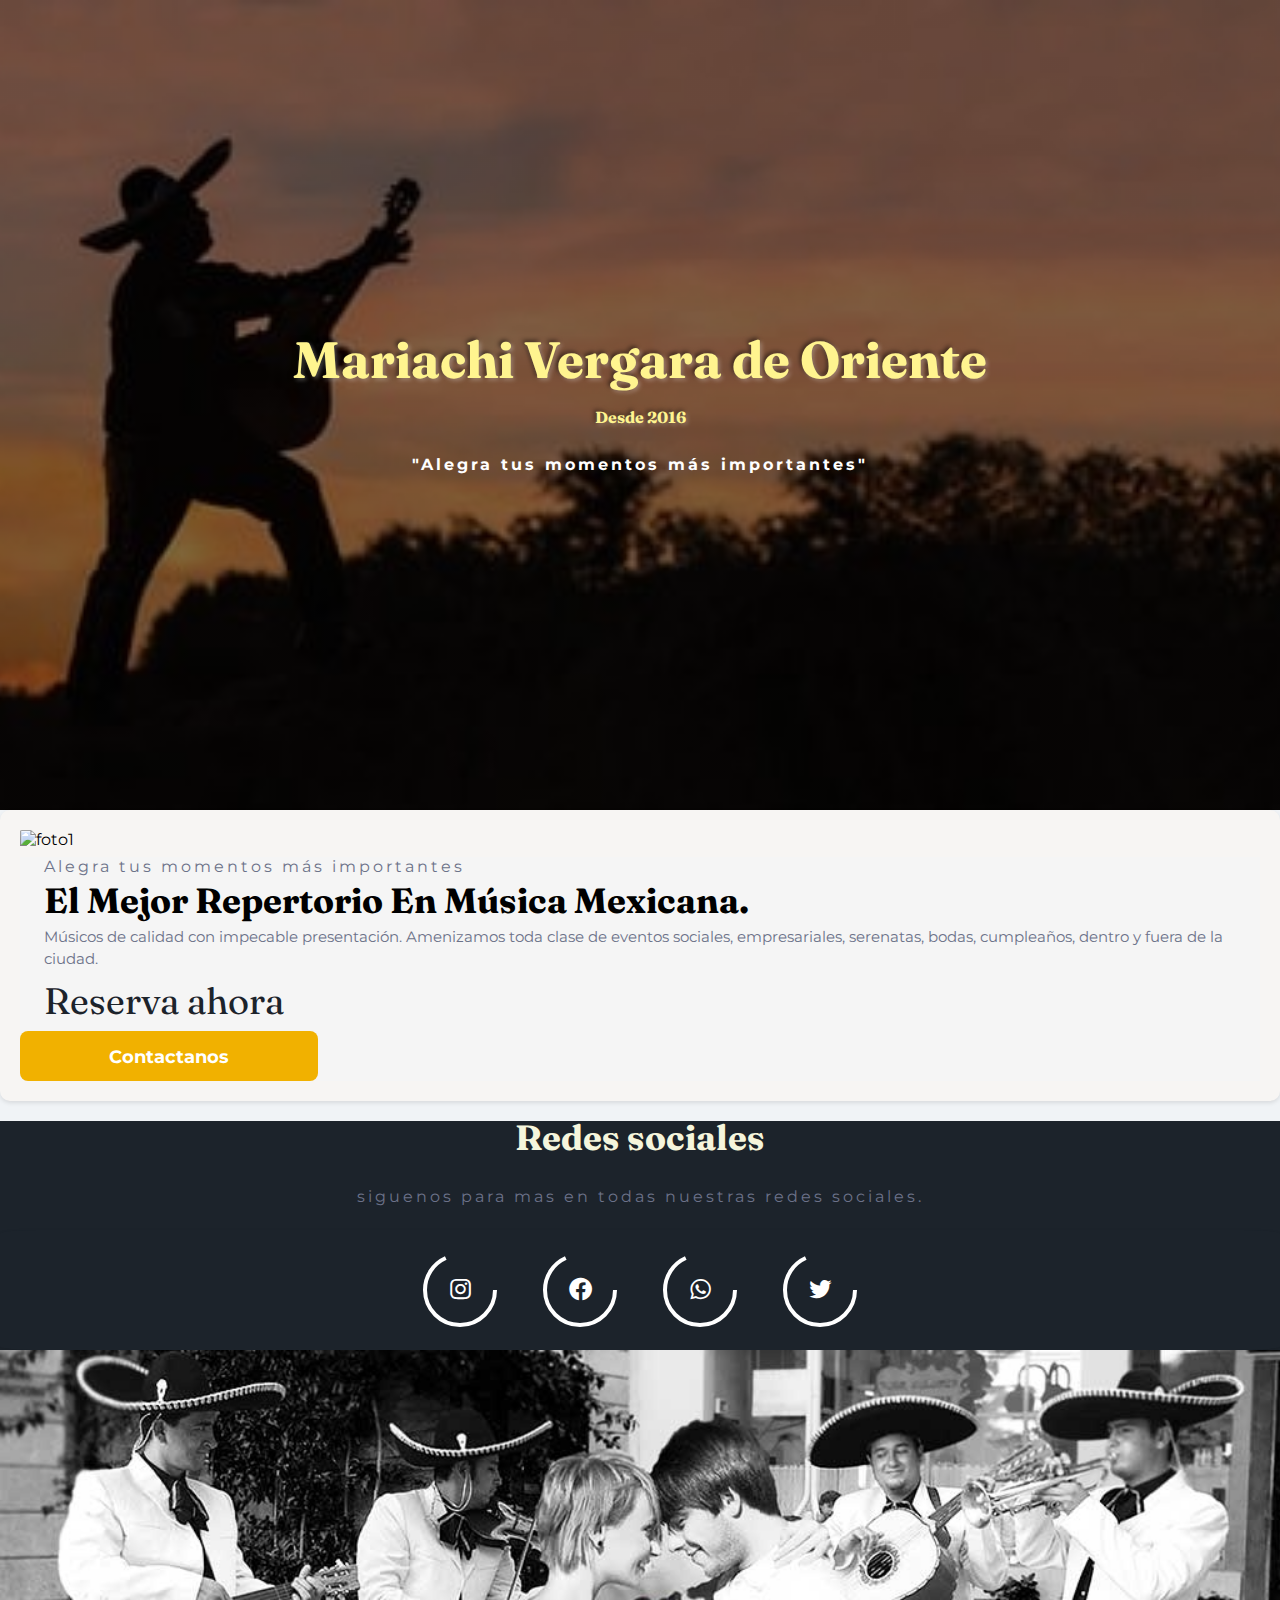
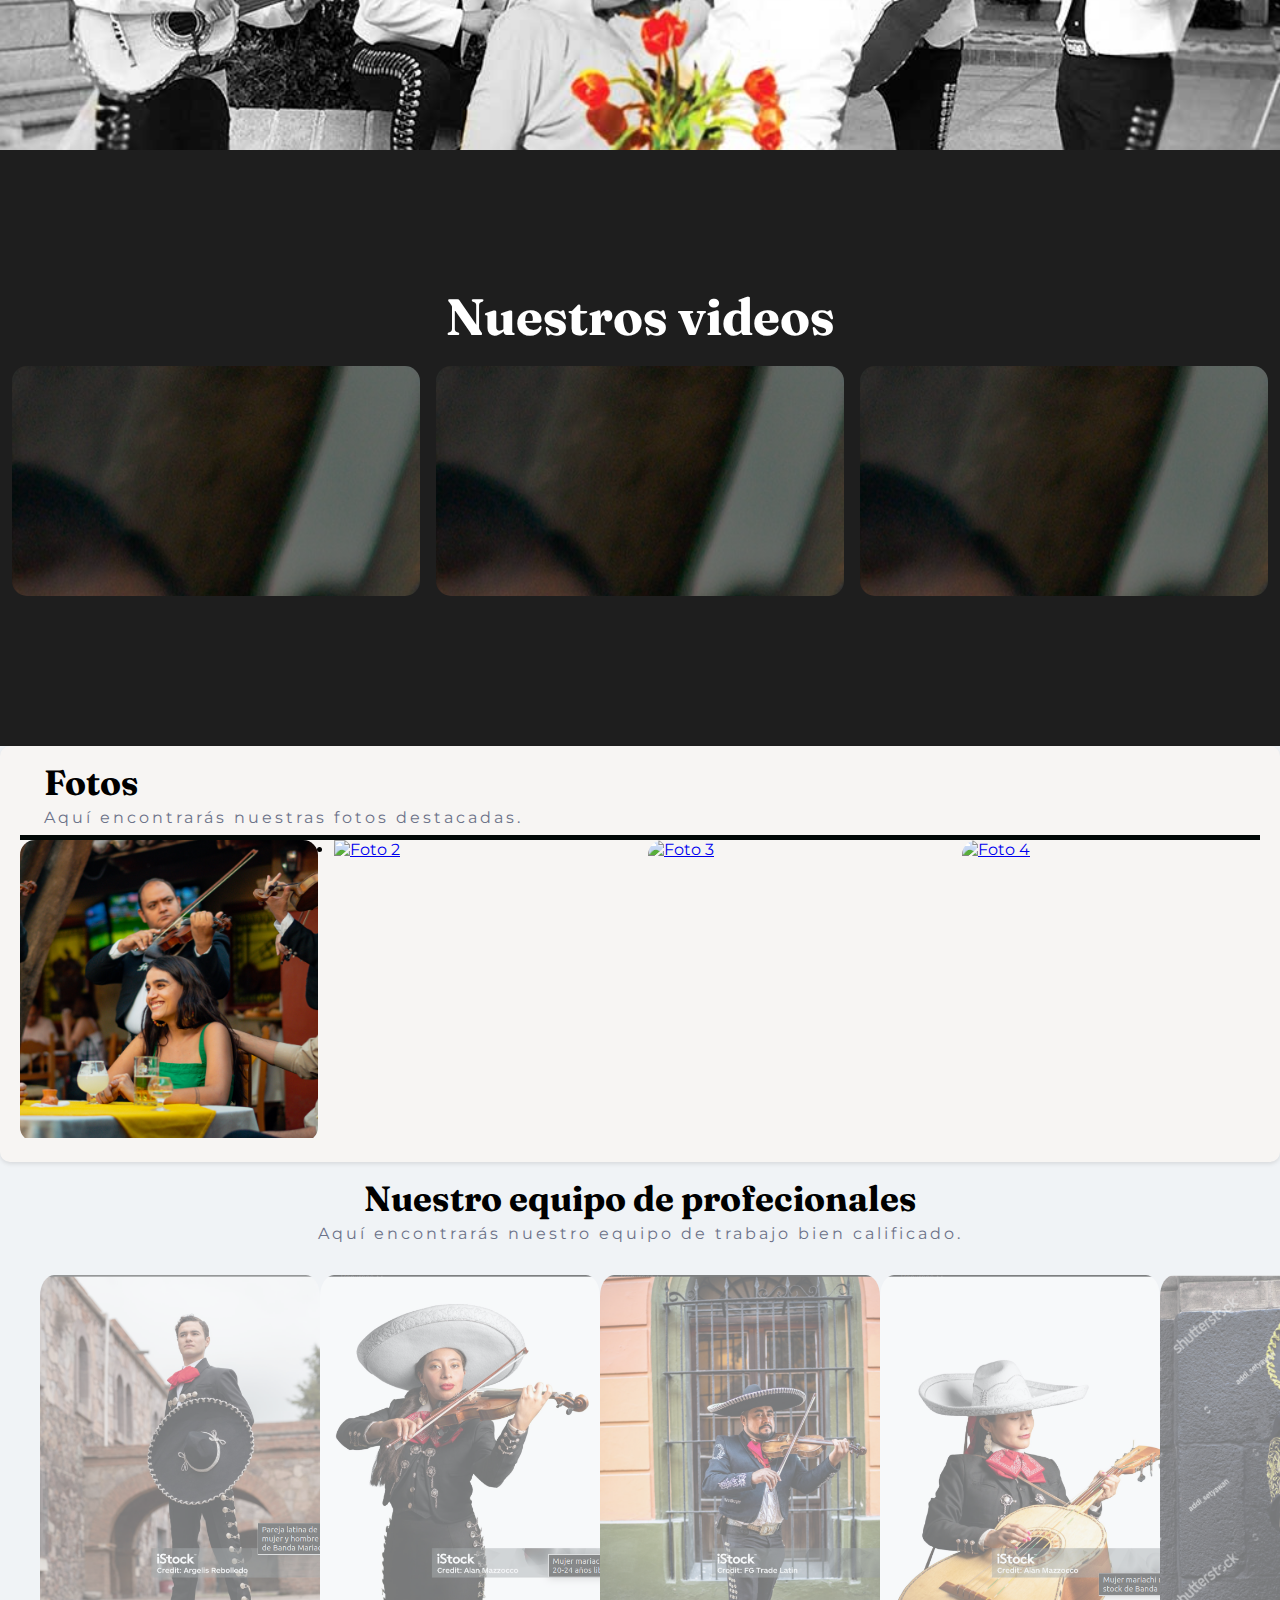
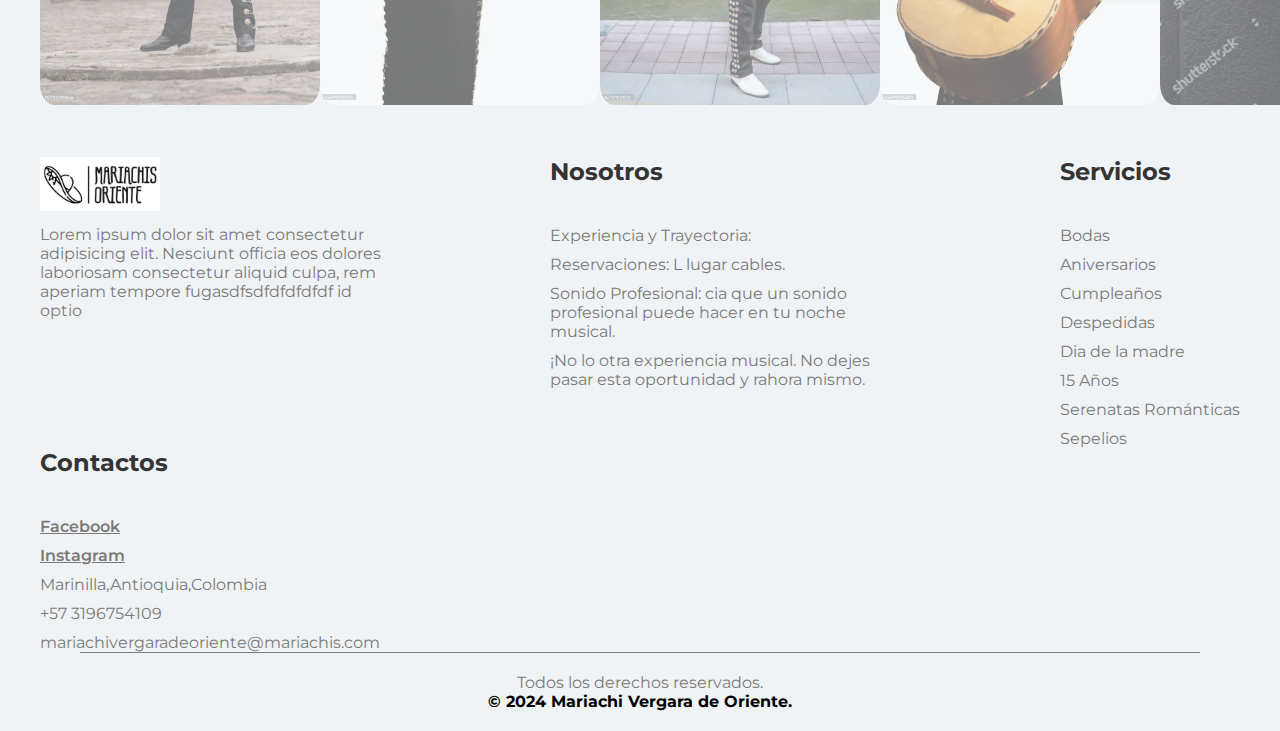
==== commit ca57993d: "wp:redes" ====
--- a/index.html
+++ b/index.html
@@ -10,6 +10,7 @@
   <meta name="keywords" content="mariachis, música mexicana, eventos sociales, bodas, serenatas, música en vivo" />
   <meta name="robots" content="index, follow" />
   <link rel="stylesheet" href="css/main.css" />
+  <link href="https://unpkg.com/boxicons@2.1.1/css/boxicons.min.css" rel="stylesheet">
   <link rel="stylesheet" href="https://cdnjs.cloudflare.com/ajax/libs/font-awesome/6.4.0/css/all.min.css"
     integrity="sha512-iecdLmaskl7CVkqkXNQ/ZH/XLlvWZOJyj7Yy7tcenmpD1ypASozpmT/E0iPtmFIB46ZmdtAc9eNBvH0H/ZpiBw=="
     crossorigin="anonymous" referrerpolicy="no-referrer" />
@@ -27,7 +28,7 @@
     </div>
   </header>
 
-  
+
 
   <main class="home">
     <article class="in-flex">
@@ -58,6 +59,41 @@
     </article>
 
   </main>
+  <section class="redes">
+    <h2 class="home__in-flex__second--section__title" style="color: beige;">Redes sociales</h2>
+    <p class="home__in-flex__second--section__slogan">siguenos para mas en todas nuestras redes sociales.</p>
+    <div class="iconos">
+
+      <div class="icon">
+        <svg heigth="80" width="80">
+          <circle cx="40" cy="40" r=35 stroke="white" stroke-width="4" fill="none"></circle>
+        </svg>
+        <i class='bx bxl-instagram'></i>
+      </div>
+
+      <div class="icon">
+        <svg heigth="80" width="80">
+          <circle cx="40" cy="40" r=35 stroke="white" stroke-width="4" fill="none"></circle>
+        </svg>
+        <i class='bx bxl-facebook-circle'></i>
+      </div>
+
+      <div class="icon">
+        <svg heigth="80" width="80">
+          <circle cx="40" cy="40" r=35 stroke="white" stroke-width="4" fill="none"></circle>
+        </svg>
+        <i class='bx bxl-whatsapp'></i>
+      </div>
+
+      <div class="icon">
+        <svg heigth="80" width="80">
+          <circle cx="40" cy="40" r=35 stroke="white" stroke-width="4" fill="none"></circle>
+        </svg>
+        <i class='bx bxl-twitter'></i>
+      </div>
+
+    </div>
+  </section>
   <section class="carrusel">
     <ul>
       <li>
@@ -74,6 +110,7 @@
       </li>
     </ul>
   </section>
+
   <section id="nuestros-videos">
     <div class="container">
       <h2 class="home__in-flex__second--section__title">Nuestros videos</h2>
@@ -164,10 +201,8 @@
       <img src="assets/team4.png" alt="">
       <img src="assets/team5.png" alt="">
     </section>
-    
-
   </div>
-  
+
   <footer>
     <div class="container__footer">
       <div class="box__footer">
@@ -233,4 +268,5 @@
       <p>Todos los derechos reservados.</p>
       <b>&copy; 2024 Mariachi Vergara de Oriente.</b>
     </div>
-  </footer><!DOCTYPE html>
+  </footer>
+  <!DOCTYPE html>--- a/css/main.css
+++ b/css/main.css
@@ -78,23 +78,110 @@
 }
 .fotosImage {
   display: flex;
-  width: 1200px;
+  max-width: 1200px;
   height: 430px;
   margin: 2rem auto;
 }
 
 .fotosImage img {
-  width: 0px; /* Initial width for each image */
+  width: calc(25% - 20px); /* Initial width for each image */
   border-radius: 5%;
   flex-grow: 1; /* Images will grow proportionally within the container */
   object-fit: cover;
-  transition: all 0.8s ease; /* Animate all properties on hover */
+  transition: all 0.5s ease; /* Animate all properties on hover */
   opacity: 0.5;
 }
 
 .fotosImage img:hover {
   cursor: crosshair;
-  width: 100px; /* Increase width on hover */
+  width: calc(25% - 10px); /* Increase width on hover */
   opacity: 1; /* Full opacity on hover */
   filter: contrast(120%); /* Increase contrast on hover */
 }
+
+@media (max-width: 768px) { /* Media query para dispositivos con un ancho máximo de 768px */
+  .fotosImages{
+    max-width: 400px;
+  }
+  .fotosImage img {
+    width: calc(25% - 20px); /* Cambiar el ancho de las imágenes para dispositivos móviles */
+  }
+
+  .fotosImage img:hover {
+    width: calc(40% - 20px); /* Ajustar el ancho aumentado al pasar el cursor para dispositivos móviles */
+  }
+}
+
+ 
+.redes {
+  background-color: var(--Very-dark-blue);
+  width: 100%;
+  display: flex;
+  flex-direction: column;
+  align-items: center;
+  justify-content: center;
+  flex-wrap: wrap;
+  gap: 1rem;
+
+  
+}
+
+.redes .iconos {
+  width: 100%;
+  justify-content: center;
+  display: flex;
+  background-color: var(--Very-dark-blue);
+  border-radius: 3%;
+  box-shadow: 0 2px 4px rgba(0, 0, 0, 0.1);
+
+
+
+}
+.redes .icon {
+  position: relative;
+  width: 80px;
+  height: 80px;
+  margin: 20px;
+  aspect-ratio: 1/1;
+  border-radius: 50%;
+  transition: all .8s;
+  cursor: pointer;
+}
+
+.redes .icon:hover {
+  background-color: #e60073;
+  box-shadow:  0 0 20px #e60073 ;
+}
+
+.redes .icon:hover:nth-child(2) {
+  background-color: #1877f2;
+  box-shadow:  0 0 20px #1877f2;
+}
+
+.redes .icon:hover:nth-child(3) {
+  background-color: #25d366;
+  box-shadow: 0 0 20px #25d366 ;
+}
+
+.redes .icon:hover:nth-child(4) {
+  background-color: #1da1f2;
+  box-shadow:  0 0 20px #1da1f2 ;
+}
+
+.redes .icon i {
+  color: #fff;
+  position: absolute;
+  top: 50%;
+  left: 50%;
+  transform: translate(-50%,-50%);
+  font-size: 1.7rem;
+}
+
+.redes svg circle {
+  stroke-dasharray: 150;
+  transition: all .8s ease-in-out;
+}
+
+.redes .icon:hover circle {
+  stroke-dasharray: 220;
+}
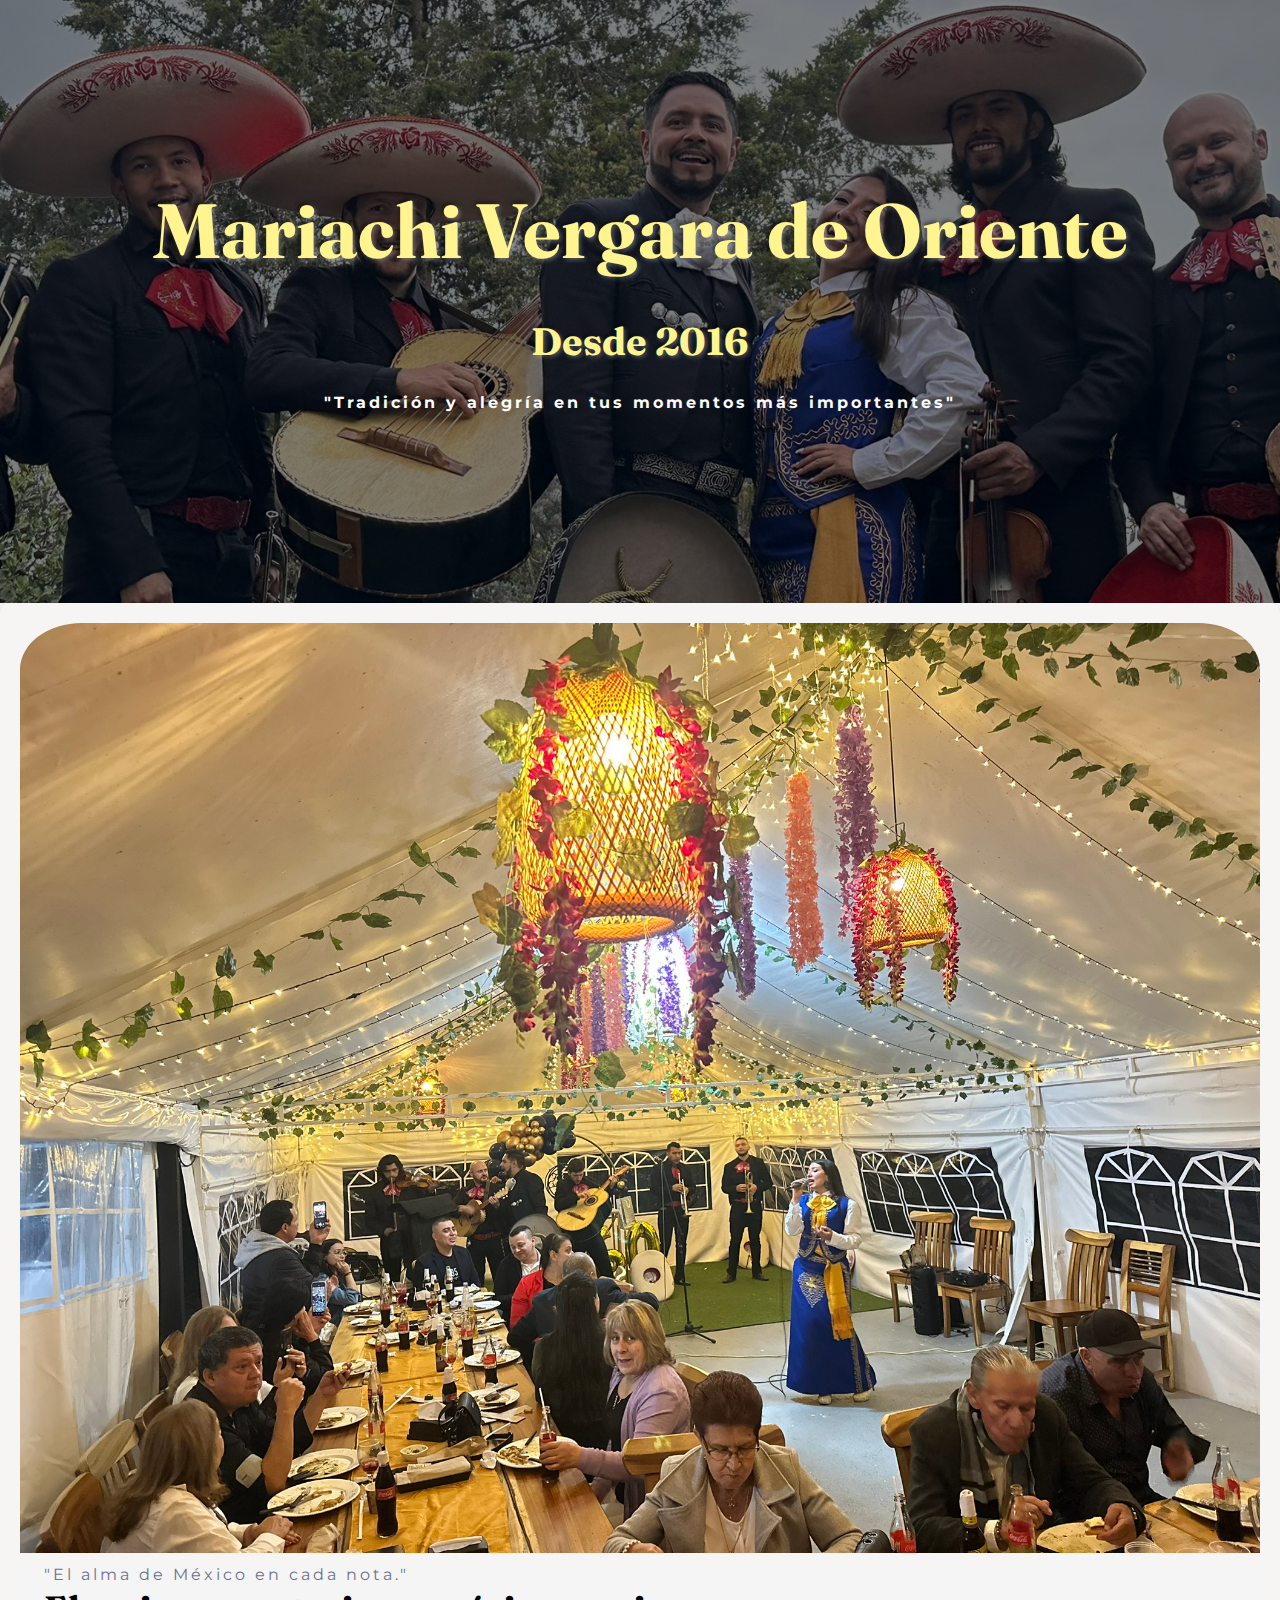
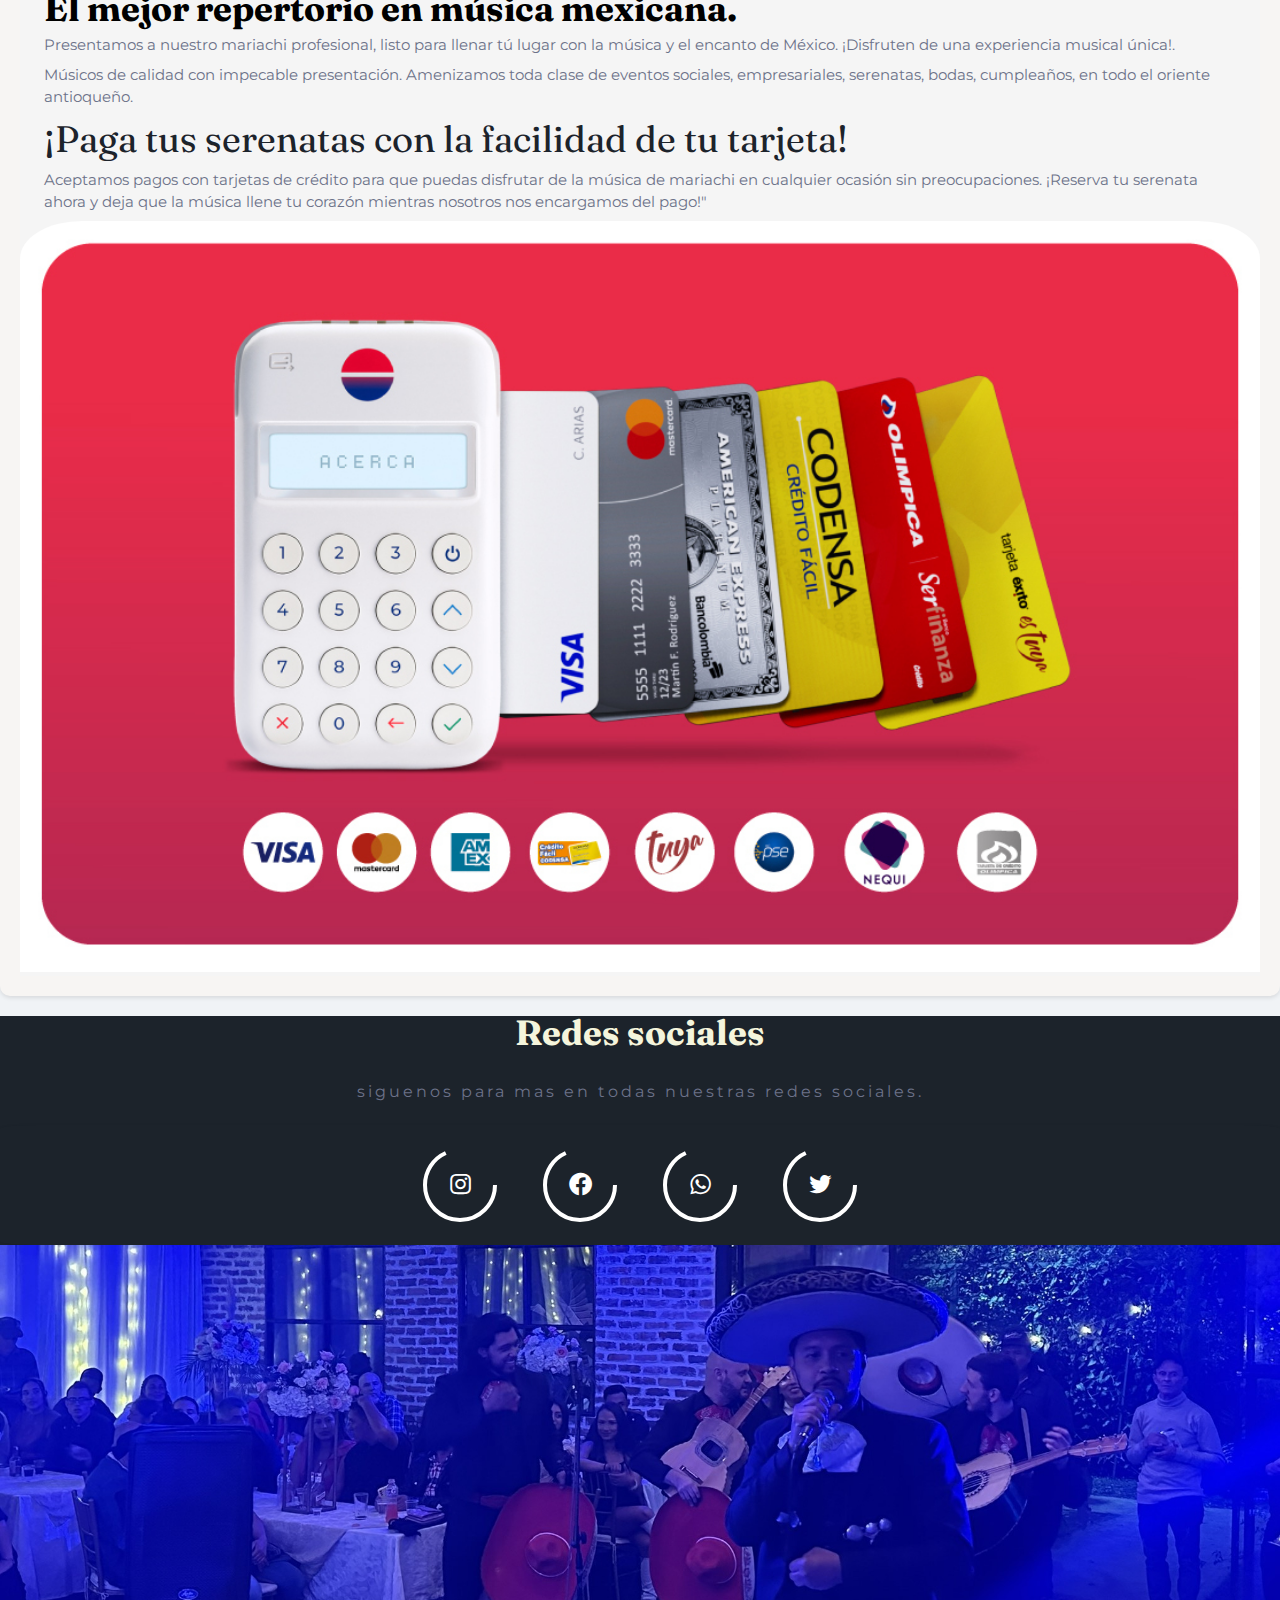
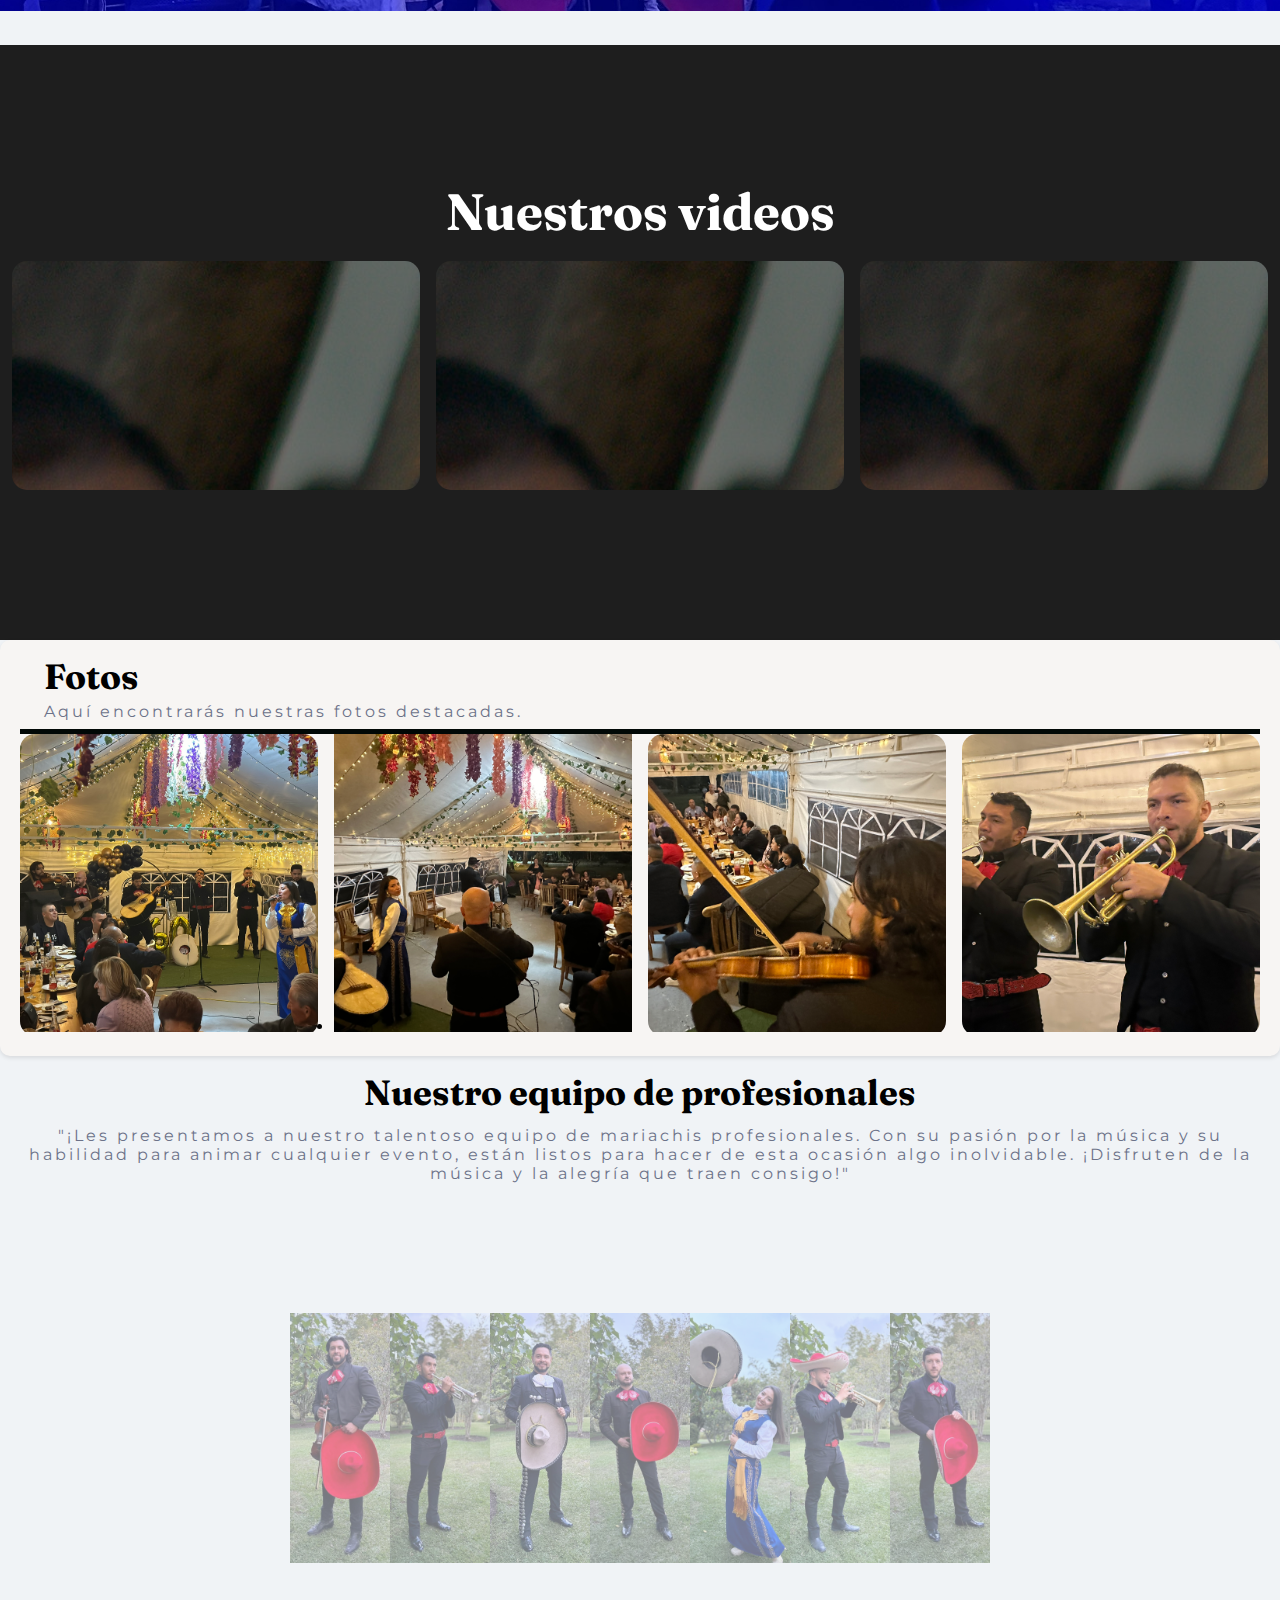
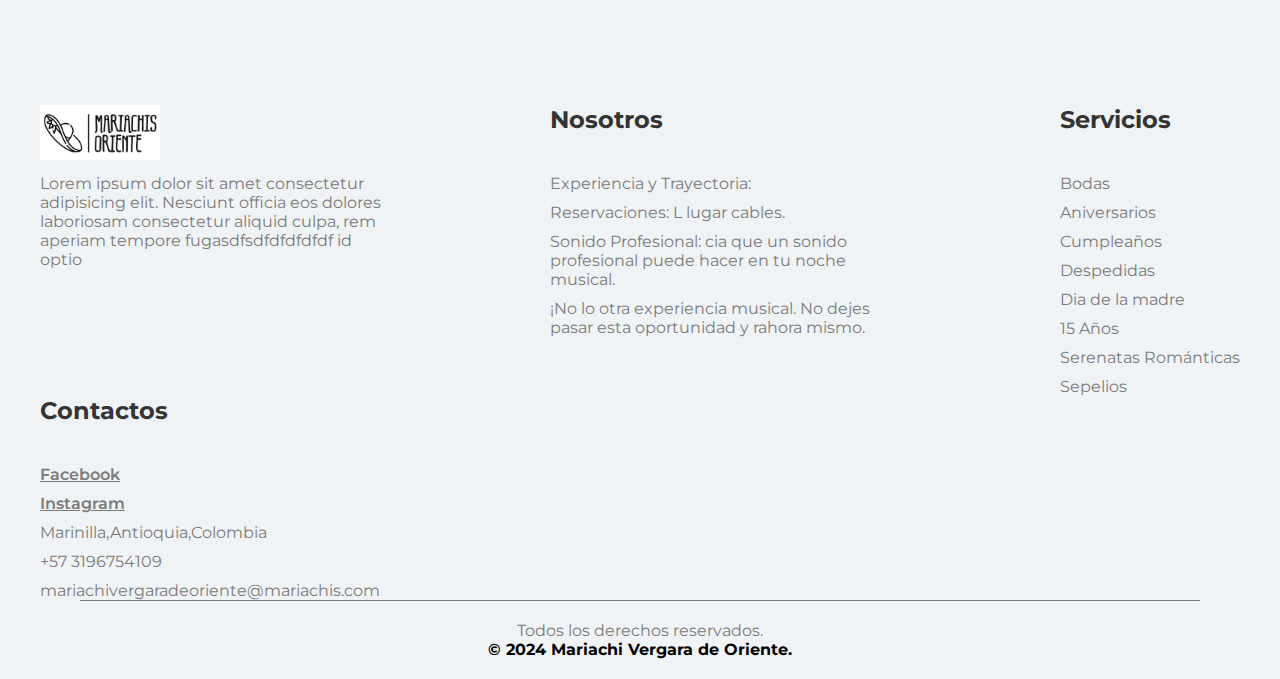
==== commit e405bf5b: "wp:cambio de fotos" ====
--- a/index.html
+++ b/index.html
@@ -14,7 +14,7 @@
   <link rel="stylesheet" href="https://cdnjs.cloudflare.com/ajax/libs/font-awesome/6.4.0/css/all.min.css"
     integrity="sha512-iecdLmaskl7CVkqkXNQ/ZH/XLlvWZOJyj7Yy7tcenmpD1ypASozpmT/E0iPtmFIB46ZmdtAc9eNBvH0H/ZpiBw=="
     crossorigin="anonymous" referrerpolicy="no-referrer" />
-  <title>Mariachis Oriente - El Mejor Repertorio En Música Mexicana</title>
+  <title>Mariachis Vergara de Oriente- El Mejor Repertorio En Música Mexicana</title>
 </head>
 
 <body>
@@ -22,9 +22,8 @@
   <header>
     <div class="header__image">
       <h1>Mariachi Vergara de Oriente</h1>
-      <h1 style="font-size:medium;
-      margin-top: 1rem;">Desde 2016</h1>
-      <h2>"Alegra tus momentos más importantes"</h2>
+      <h3>Desde 2016</h3>
+      <h2>"Tradición y alegría en tus momentos más importantes"</h2>
     </div>
   </header>
 
@@ -33,28 +32,36 @@
   <main class="home">
     <article class="in-flex">
       <section class="home__in-flex__first--section">
-        <img class="home__in-flex__first--section__image" src="assets/foto2.jpg" alt="foto1" />
+        <img class="home__in-flex__first--section__image" src="assets/image.JPEG" alt="foto" />
       </section>
       <section class="home__in-flex__second--section">
         <p class="home__in-flex__second--section__slogan">
-          Alegra tus momentos más importantes
+          
+"El alma de México en cada nota."
         </p>
         <h2 class="home__in-flex__second--section__title">
-          El Mejor Repertorio En Música Mexicana.
+          El mejor repertorio en música mexicana.
         </h2>
+        <p class="home__in-flex__second--section__description">
+        Presentamos a nuestro mariachi profesional, listo para llenar tú lugar con la música y 
+        el encanto de México. ¡Disfruten de una experiencia musical única!.
+        </p>
         <p class="home__in-flex__second--section__description">
           Músicos de calidad con impecable presentación. Amenizamos toda clase
           de eventos sociales, empresariales, serenatas, bodas, cumpleaños,
-          dentro y fuera de la ciudad.
-        </p>
+          en todo el oriente antioqueño.
+
+        </p>
+
 
         <p class="home__in-flex__second--section__reservation">
-          Reserva ahora
-        </p>
-        <button class="home__in-flex__second--section__button">
-          <i class="fa-brands fa-whatsapp"></i>
-          Contactanos
-        </button>
+          ¡Paga tus serenatas con la facilidad de tu tarjeta! 
+        </p>
+        <p class="home__in-flex__second--section__description">
+          Aceptamos pagos con tarjetas de crédito para que puedas disfrutar de la música de mariachi en cualquier ocasión sin preocupaciones. 
+          ¡Reserva tu serenata ahora y deja que la música llene tu corazón mientras nosotros nos encargamos del pago!"
+        </p>
+        <img class="home__in-flex__first--section__image" src="assets/pago.jpeg" alt="foto" />
       </section>
     </article>
 
@@ -97,16 +104,16 @@
   <section class="carrusel">
     <ul>
       <li>
-        <img src="assets/card.jpg" alt="">
-      </li>
-      <li>
-        <img src="assets/foto2.jpg" alt="">
-      </li>
-      <li>
-        <img src="assets/foto3.png" alt="">
-      </li>
-      <li>
-        <img src="assets/foto4.png" alt="">
+        <img src="assets/carrusel1.JPEG" alt="">
+      </li>
+      <li>
+        <img src="assets/carrusel2.JPEG" alt="">
+      </li>
+      <li>
+        <img src="assets/carrusel3.JPEG" alt="">
+      </li>
+      <li>
+        <img src="assets/carrusel4.JPEG" alt="">
       </li>
     </ul>
   </section>
@@ -116,15 +123,15 @@
       <h2 class="home__in-flex__second--section__title">Nuestros videos</h2>
       <ul class="videos">
         <li class="video"><iframe class="inframe"
-            src="https://www.youtube.com/watch?v=42pZC5uQVHc&ab_channel=MariachiVergaradeOriente" frameborder="0"
+            src="https://www.youtube.com/watch?v=k_pilMrjH4Y&ab_channel=MariachiVergaradeOriente" frameborder="0"
             allowfullscreen></iframe>
         </li>
         <li class="video"><iframe class="inframe"
-            src="https://www.youtube.com/watch?v=42pZC5uQVHc&ab_channel=MariachiVergaradeOriente" frameborder="0"
+            src="https://www.youtube.com/watch?v=S1Xu6zDFvuk&ab_channel=MariachiVergaradeOriente" frameborder="0"
             allowfullscreen></iframe>
         </li>
         <li class="video">
-          <iframe class="inframe" src="https://www.youtube.com/watch?v=42pZC5uQVHc&ab_channel=MariachiVergaradeOriente"
+          <iframe class="inframe" src="https://www.youtube.com/watch?v=leen9mWWGEY&ab_channel=MariachiVergaradeOriente"
             frameborder="0" allowfullscreen>
           </iframe>
         </li>
@@ -142,66 +149,69 @@
           <li class="image">
 
             <a href="#image1">
-              <img src="assets/foto1.jpg" alt="Foto 1" />
+              <img src="assets/foto1.JPEG" alt="Foto 1" />
             </a>
           </li class="image">
           <li>
 
             <a href="#image2">
-              <img src="assets/image2.jpg" alt="Foto 2" />
+              <img src="assets/foto2.JPEG" alt="Foto 2" />
             </a>
           </li>
           <li class="image">
             <a href="#image3">
-              <img src="assets/imge1.jpg" alt="Foto 3" />
+              <img src="assets/foto3.JPEG" alt="Foto 3" />
             </a>
 
           </li>
           <li class="image">
 
             <a href="#image4">
-              <img src="assets/foto2.jpg" alt="Foto 4" />
+              <img src="assets/foto4.JPEG" alt="Foto 4" />
             </a>
           </li>
         </ul>
       </section>
       <article class="light-box" id="image1">
         <a href="#image4" class="next"><i class="fa fa-arrow-left" aria-hidden="true"></i></a>
-        <image src="assets/foto1.jpg" alt="foto1"></image>
+        <image src="assets/foto1.JPEG" alt="foto1"></image>
         <a href="#image2" class="next"><i class="fa fa-arrow-right" aria-hidden="true"></i></a>
         <a href="#" class="close">x</a>
       </article>
       <article class="light-box" id="image2">
         <a href="#image1" class="next"><i class="fa fa-arrow-left" aria-hidden="true"></i></a>
-        <image src="assets/foto2.jpg" alt="foto2"></image>
+        <image src="assets/foto2.JPEG" alt="foto2"></image>
         <a href="#image3" class="next"><i class="fa fa-arrow-right" aria-hidden="true"></i></a>
         <a href="#" class="close">x</a>
       </article>
       <article class="light-box" id="image3">
         <a href="#image2" class="next"><i class="fa fa-arrow-left" aria-hidden="true"></i></a>
-        <image src="assets/foto3.jpg" alt="foto3"></image>
+        <image src="assets/foto3.JPEG" alt="foto3"></image>
         <a href="#image4" class="next"><i class="fa fa-arrow-right" aria-hidden="true"></i></a>
         <a href="#" class="close">x</a>
       </article>
       <article class="light-box" id="image4">
         <a href="#image3" class="next"><i class="fa fa-arrow-left" aria-hidden="true"></i></a>
-        <image src="assets/foto4.jpg" alt="foto4"></image>
+        <image src="assets/foto4.JPEG" alt="foto4"></image>
         <a href="#image1" class="next"><i class="fa fa-arrow-right" aria-hidden="true"></i></a>
         <a href="#" class="close">x</a>
       </article>
     </div>
   </section>
-  <div class="team">
-    <h2 class="home__in-flex__second--section__title">Nuestro equipo de profecionales</h2>
-    <p class="home__in-flex__second--section__slogan">Aquí encontrarás nuestro equipo de trabajo bien calificado.</p>
+
+  <section class="team">
+    <h2 class="home__in-flex__second--section__title">Nuestro equipo de profesionales</h2>
+    <p class="home__in-flex__second--section__slogan">"¡Les presentamos a nuestro talentoso equipo de mariachis profesionales. Con su pasión por la música y su habilidad para animar cualquier evento, están listos para hacer de esta ocasión algo inolvidable. ¡Disfruten de la música y la alegría que traen consigo!"</p>
     <section class="fotosImage">
-      <img src="assets/team1.png" alt="">
-      <img src="assets/team2.png" alt="">
-      <img src="assets/team3.png" alt="">
-      <img src="assets/team4.png" alt="">
-      <img src="assets/team5.png" alt="">
+      <img src="assets/team6.jpeg" alt="">
+      <img src="assets/team7.jpeg" alt="">
+      <img src="assets/team1.jpeg" alt="">
+      <img src="assets/team2.jpeg" alt="">
+      <img src="assets/team3.jpeg" alt="">
+      <img src="assets/team4.jpeg" alt="">
+      <img src="assets/team5.jpeg" alt="">
     </section>
-  </div>
+  </section>
 
   <footer>
     <div class="container__footer">
@@ -269,4 +279,6 @@
       <b>&copy; 2024 Mariachi Vergara de Oriente.</b>
     </div>
   </footer>
-  <!DOCTYPE html>+</body>
+
+</html>
--- a/css/main.css
+++ b/css/main.css
@@ -73,21 +73,23 @@
     margin-top: var(--base-margin);
   }
 }
+
 .team{
   text-align: center;
+  display: grid;
 }
 .fotosImage {
   display: flex;
-  max-width: 1200px;
+  max-width: 700px;
   height: 430px;
   margin: 2rem auto;
 }
 
 .fotosImage img {
-  width: calc(25% - 20px); /* Initial width for each image */
+  width: calc(1.2% - 10px); /* Initial width for each image */
   border-radius: 5%;
   flex-grow: 1; /* Images will grow proportionally within the container */
-  object-fit: cover;
+  object-fit: contain;
   transition: all 0.5s ease; /* Animate all properties on hover */
   opacity: 0.5;
 }
